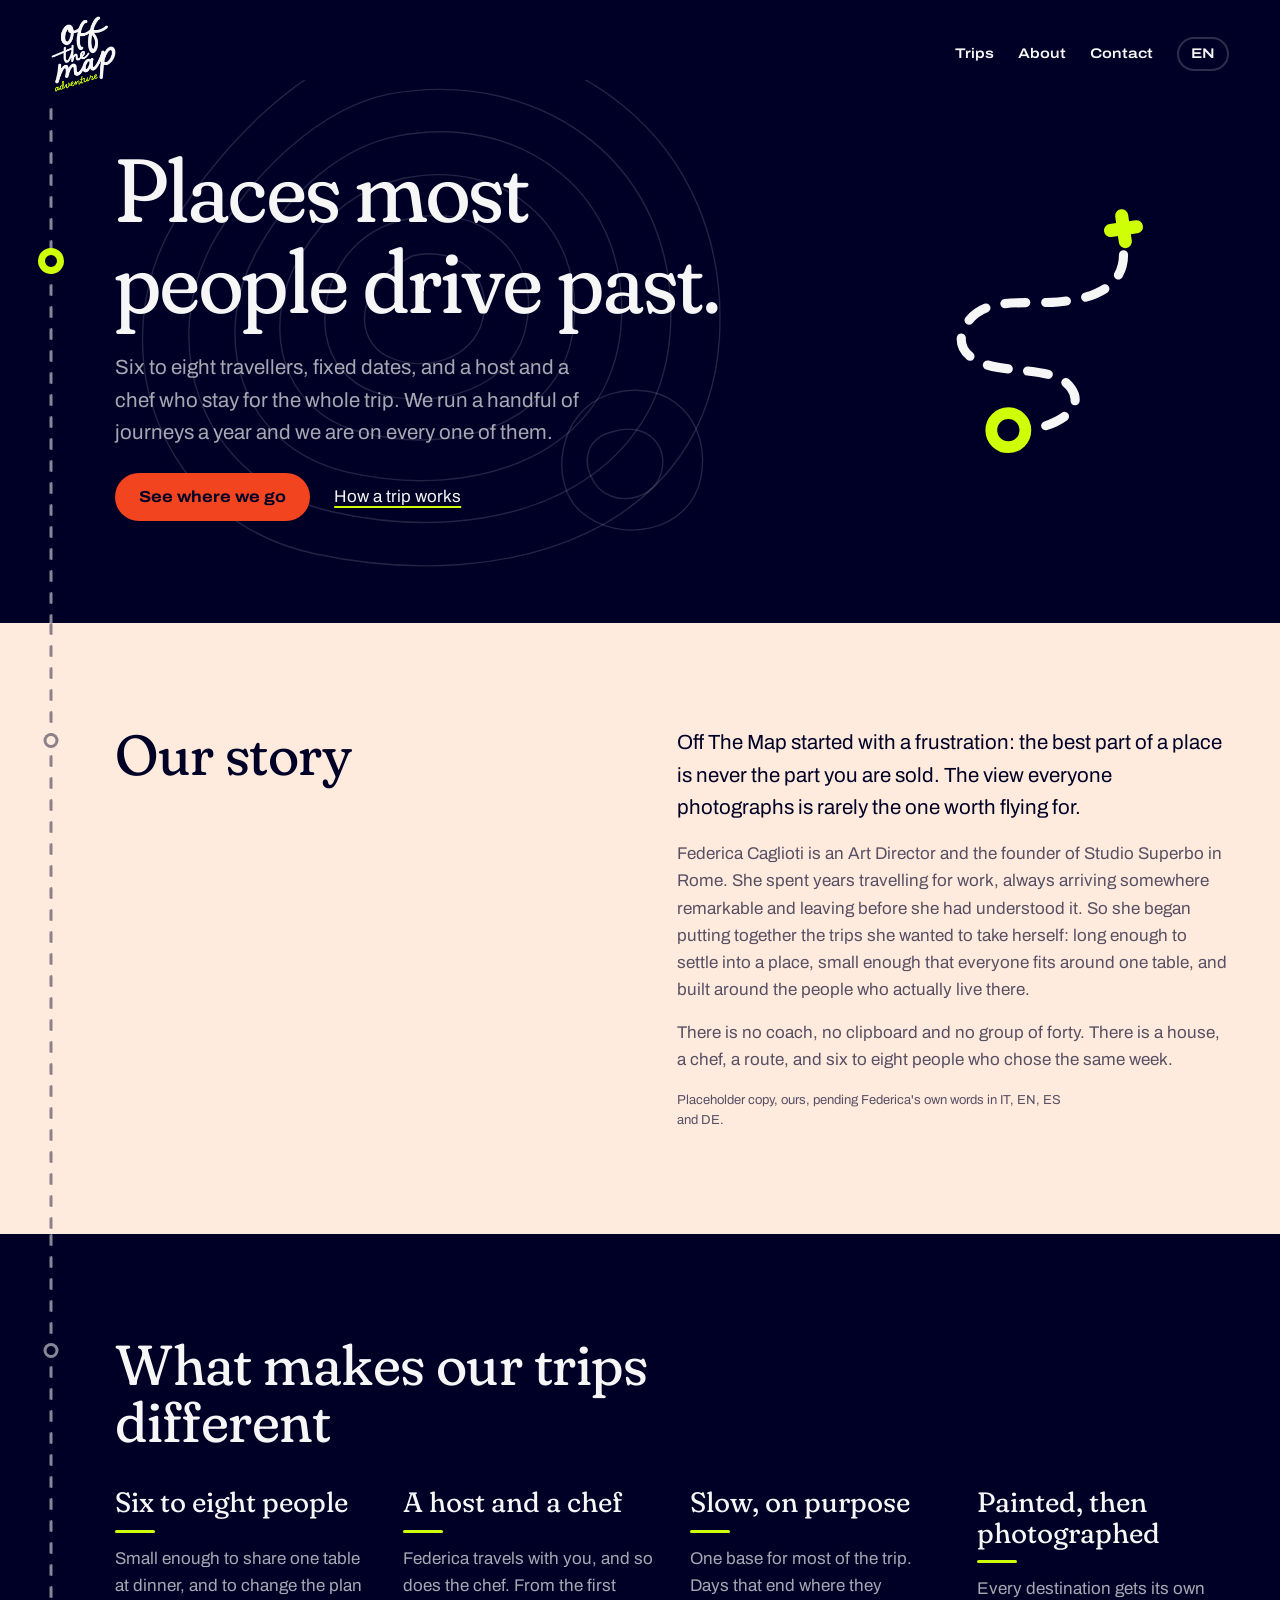
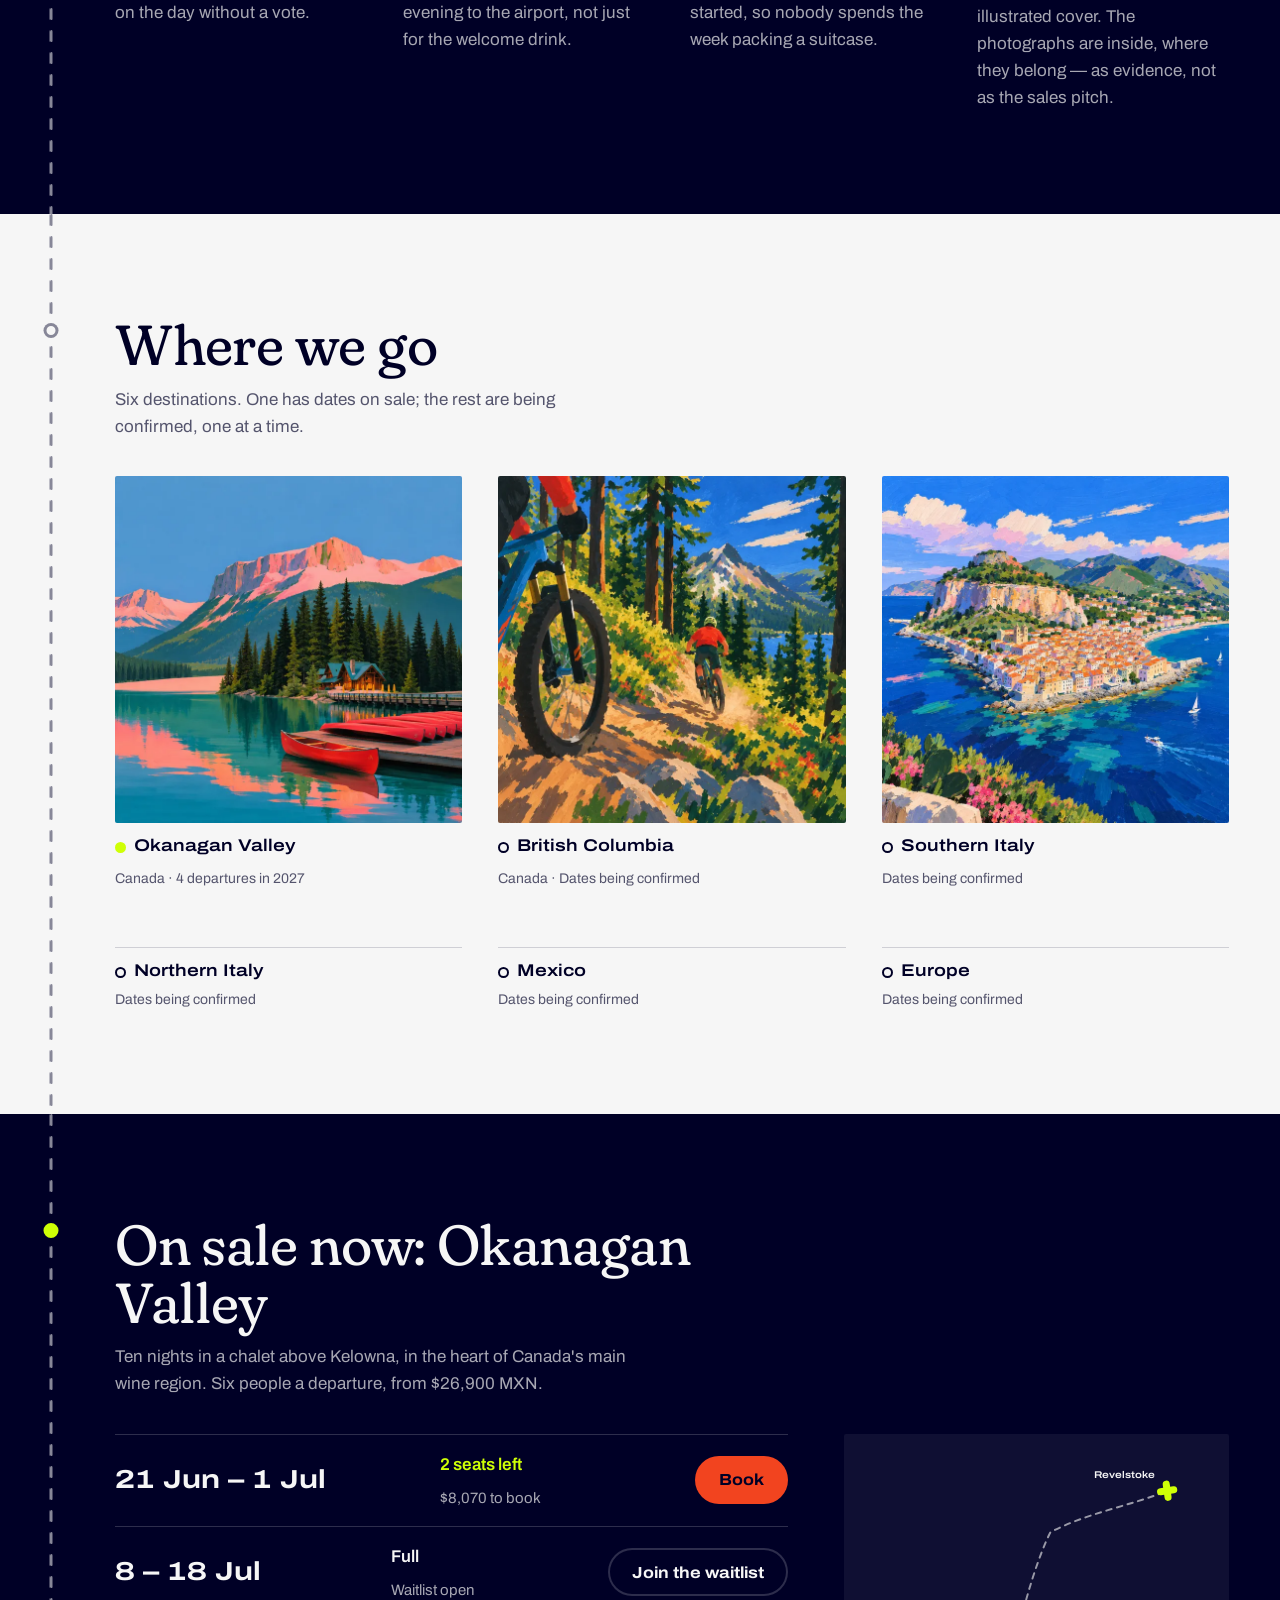
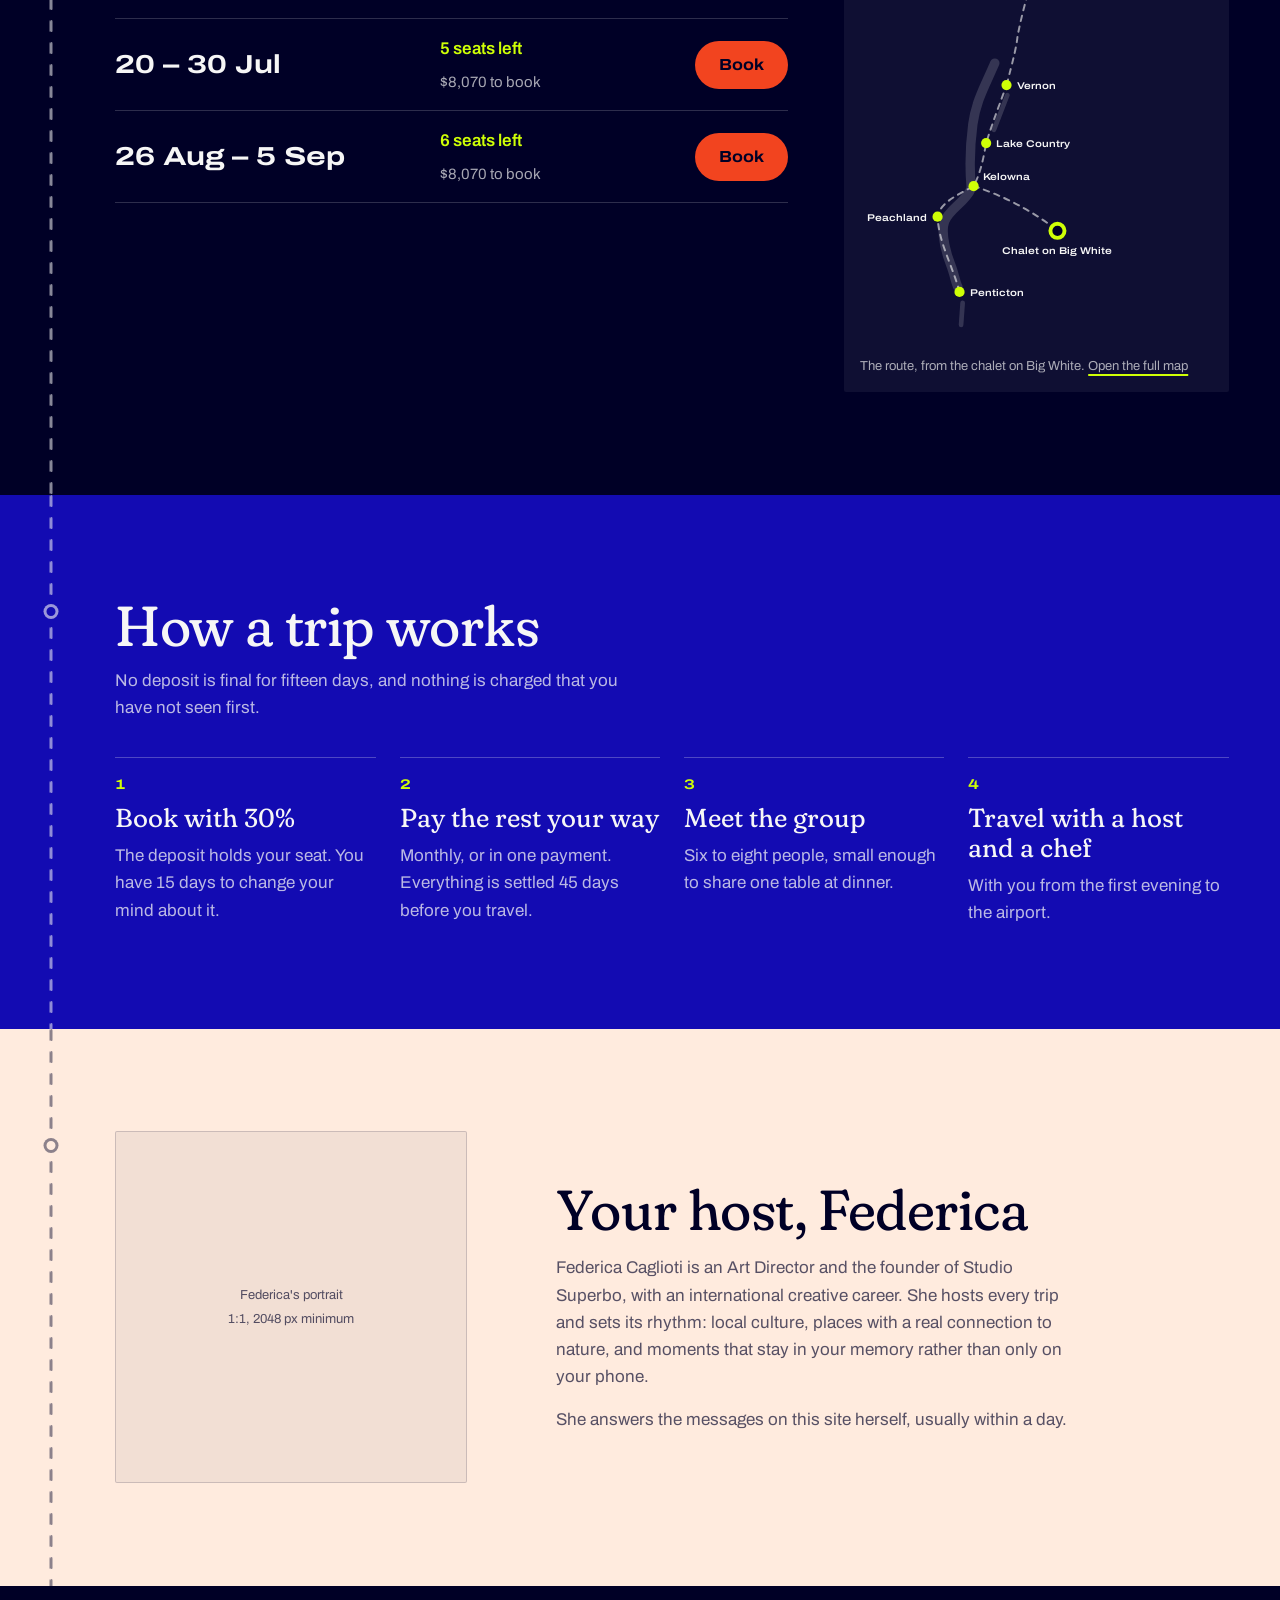
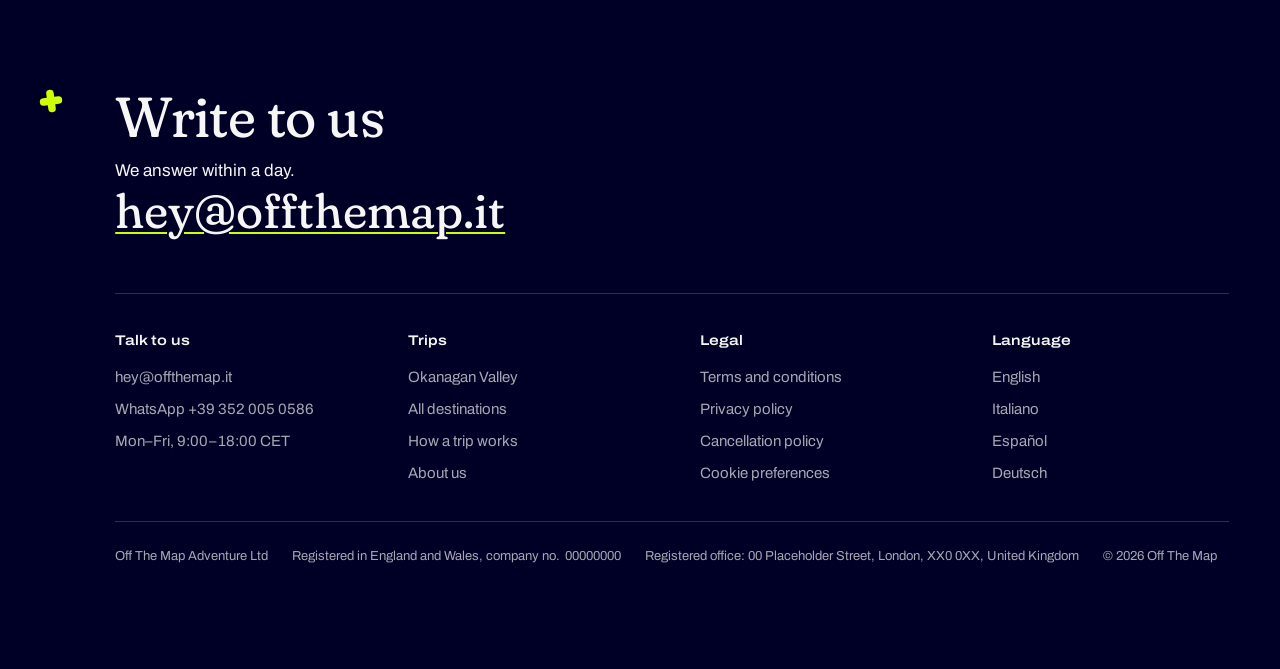
==== index.html @ d9e5e835 "Design C 2026-09-16T16:04:38Z" ====
<!doctype html>
<html lang="en">
<head><meta name="robots" content="noindex">
<meta charset="utf-8">
<meta name="viewport" content="width=device-width, initial-scale=1">
<title>Off The Map</title>
<link rel="preconnect" href="https://fonts.googleapis.com">
<link rel="preconnect" href="https://fonts.gstatic.com" crossorigin>
<link rel="stylesheet" href="https://fonts.googleapis.com/css2?family=Fraunces:opsz,wght,SOFT,WONK@9..144,300..700,0..100,0..1&family=Archivo:wdth,wght@62..125,400..800&display=swap">
<link rel="stylesheet" href="style.css">
</head>
<body>


<div class="band band--navy">
  <header class="wrap top">
    <a class="top__logo" href="./"><img src="logos/logo-light.png" alt="Off The Map, home" width="480" height="565"></a>
    <nav class="top__nav" aria-label="Main">
      <a href="trip.html">Trips</a>
      <a href="#story">About</a>
      <a href="#contact">Contact</a>
      <button class="top__lang" type="button">EN</button>
      <button class="top__menu" type="button">Menu</button>
    </nav>
  </header>
</div>

<main>

  <!-- 1. Who we are. No destination, no coordinates: the page no longer opens
       on one valley. -->
  <div class="band band--navy">
    <div class="wrap railed">
      <section class="leg hero">
        <span class="pin pin--start" aria-hidden="true"></span>
        <div class="hero__text">
          <svg class="contours" viewBox="0 0 600 420" aria-hidden="true">
            <g fill="none" stroke="#f6f6f6" stroke-opacity="0.14" stroke-width="1.2">
              <path d="M300 150C340 140 370 170 360 205C352 238 310 250 280 236C250 222 250 175 300 150Z"/>
              <path d="M298 118C360 104 408 150 398 206C390 262 320 284 268 266C220 250 214 190 244 150C258 132 276 122 298 118Z"/>
              <path d="M292 84C378 66 446 124 438 208C430 290 340 322 256 300C186 282 170 206 206 148C226 114 256 92 292 84Z"/>
              <path d="M286 48C396 26 488 100 478 212C468 318 356 360 244 334C152 312 126 216 170 142C196 96 238 58 286 48Z"/>
              <path d="M280 12C414 -12 530 76 520 216C510 348 372 400 232 368C118 342 80 222 134 132C166 78 222 24 280 12Z"/>
              <path d="M270 -28C430 -56 572 50 562 220C552 380 388 440 218 404C84 376 34 228 98 120C136 58 204 -14 270 -28Z"/>
              <path d="M470 300C500 290 520 312 512 336C504 360 470 364 456 344C444 326 448 306 470 300Z"/>
              <path d="M468 268C520 252 556 292 546 340C536 386 476 396 444 368C416 344 424 282 468 268Z"/>
            </g>
          </svg>
          <h1 class="display">Places most people drive past.</h1>
          <p class="hero__lede">Six to eight travellers, fixed dates, and a host and a chef who stay for the
            whole trip. We run a handful of journeys a year and we are on every one of them.</p>
          <div class="hero__act">
            <a class="btn btn--book" href="#trips">See where we go</a>
            <a href="#how">How a trip works</a>
          </div>
        </div>

        <!-- The illustrated animation mounts here. Until it lands, the route
             motif holds the slot and carries the page's one moment of motion. -->
        <div class="hero__anim" id="landing-animation">
          <svg viewBox="0 0 300 215" role="img" aria-label="A dotted route running from a start marker to a destination">
            <g transform="rotate(-8 238 28)">
              <rect x="223" y="23" width="30" height="10" rx="5" fill="#cfff06"/>
              <rect x="233" y="13" width="10" height="30" rx="5" fill="#cfff06"/>
            </g>
            <path class="hero__route"
                  d="M238 48c0 26-26 34-50 36s-54-4-68 14 -2 32 22 36 46 2 56 16 -6 26-28 31"
                  fill="none" stroke="#f6f6f6" stroke-width="7" stroke-linecap="round"/>
            <circle cx="150" cy="182" r="13" fill="none" stroke="#cfff06" stroke-width="9"/>
          </svg>
        </div>
      </section>
    </div>
  </div>

  <!-- 2. Our story. -->
  <div class="band band--cream">
    <div class="wrap railed">
      <section class="leg story" id="story">
        <span class="pin" aria-hidden="true"></span>
        <div>
          <h2 class="display">Our story</h2>
        </div>
        <div class="story__body">
          <p>Off The Map started with a frustration: the best part of a place is never the part
            you are sold. The view everyone photographs is rarely the one worth flying for.</p>
          <p>Federica Caglioti is an Art Director and the founder of Studio Superbo in Rome. She
            spent years travelling for work, always arriving somewhere remarkable and leaving before she had
            understood it. So she began putting together the trips she wanted to take herself: long enough to
            settle into a place, small enough that everyone fits around one table, and built around the people
            who actually live there.</p>
          <p>There is no coach, no clipboard and no group of forty. There is a house, a chef, a
            route, and six to eight people who chose the same week.</p>
          <p class="field__note">Placeholder copy, ours, pending Federica's own words in IT, EN, ES and DE.</p>
        </div>
      </section>
    </div>
  </div>

  <!-- 3. What makes the trips different. Values, not booking mechanics —
       those come later, under "How a trip works". -->
  <div class="band band--navy">
    <div class="wrap railed">
      <section class="leg" aria-labelledby="marks-title">
        <span class="pin" aria-hidden="true"></span>
        <div class="leg__head">
          <h2 class="display" id="marks-title">What makes our trips different</h2>
        </div>
        <div class="marks">
          <div>
            <h3>Six to eight people</h3>
            <p>Small enough to share one table at dinner, and to change the plan on the day without a vote.</p>
          </div>
          <div>
            <h3>A host and a chef</h3>
            <p>Federica travels with you, and so does the chef. From the first evening to the airport, not
              just for the welcome drink.</p>
          </div>
          <div>
            <h3>Slow, on purpose</h3>
            <p>One base for most of the trip. Days that end where they started, so nobody spends the week
              packing a suitcase.</p>
          </div>
          <div>
            <h3>Painted, then photographed</h3>
            <p>Every destination gets its own illustrated cover. The photographs are inside, where they
              belong — as evidence, not as the sales pitch.</p>
          </div>
        </div>
      </section>
    </div>
  </div>

  <!-- 4. Where we go. Paper, because the covers carry their own colour world
       and need a neutral wall, not a brand colour to fight. -->
  <div class="band band--paper">
    <div class="wrap railed">
      <section class="leg" id="trips" aria-labelledby="trips-title">
        <span class="pin" aria-hidden="true"></span>
        <div class="leg__head">
          <h2 class="display" id="trips-title">Where we go</h2>
          <p>Six destinations. One has dates on sale; the rest are being confirmed, one at a time.</p>
        </div>
        <ul class="covers">
          <li class="cover cover--open">
            <a href="trip.html">
              <span class="cover__art">
                <img src="img/okanagan-lake-1-700.webp"
                     srcset="img/okanagan-lake-1-700.webp 700w, img/okanagan-lake-1-1254.webp 1254w"
                     sizes="(min-width: 900px) 30vw, 44vw" width="700" height="700" loading="lazy"
                     alt="Illustration: red canoes on a turquoise lake below pink mountains">
              </span>
              <h3>Okanagan Valley</h3>
              <p>Canada · 4 departures in 2027</p>
            </a>
          </li>
          <li class="cover">
            <a href="trip.html">
              <span class="cover__art">
                <img src="img/bc-biking-2-700.webp"
                     srcset="img/bc-biking-2-700.webp 700w, img/bc-biking-2-1254.webp 1254w"
                     sizes="(min-width: 900px) 30vw, 44vw" width="700" height="700" loading="lazy"
                     alt="Illustration: two riders on a forest singletrack below a snow-capped peak">
              </span>
              <h3>British Columbia</h3>
              <p>Canada · Dates being confirmed</p>
            </a>
          </li>
          <li class="cover">
            <a href="trip.html">
              <span class="cover__art">
                <img src="img/italy-south-3-700.webp"
                     srcset="img/italy-south-3-700.webp 700w, img/italy-south-3-1254.webp 1254w"
                     sizes="(min-width: 900px) 30vw, 44vw" width="700" height="700" loading="lazy"
                     alt="Illustration: a headland town of terracotta roofs above a deep blue sea">
              </span>
              <h3>Southern Italy</h3>
              <p>Dates being confirmed</p>
            </a>
          </li>
          <li class="cover cover--soon">
            <a href="trip.html">
              <h3>Northern Italy</h3>
              <p>Dates being confirmed</p>
            </a>
          </li>
          <li class="cover cover--soon">
            <a href="trip.html">
              <h3>Mexico</h3>
              <p>Dates being confirmed</p>
            </a>
          </li>
          <li class="cover cover--soon">
            <a href="trip.html">
              <h3>Europe</h3>
              <p>Dates being confirmed</p>
            </a>
          </li>
        </ul>
      </section>
    </div>
  </div>

  <!-- 5. The one trip with dates. Navy, because the schematic map is drawn in
       paper-coloured strokes and disappears on a light ground. -->
  <div class="band band--navy">
    <div class="wrap railed">
      <section class="leg" id="dates" aria-labelledby="now-title">
        <span class="pin pin--live" aria-hidden="true"></span>
        <div class="leg__head">
          <h2 class="display" id="now-title">On sale now: Okanagan Valley</h2>
          <p>Ten nights in a chalet above Kelowna, in the heart of Canada's main wine region. Six people a
            departure, from $26,900 MXN.</p>
        </div>
        <div class="now">
          <ol class="board">
            <li>
              <p class="board__when">21 Jun – 1 Jul</p>
              <p class="board__seats"><span class="seats">2 seats left</span></p>
              <p class="board__money">$8,070 to book</p>
              <a class="btn btn--book" href="trip.html#book">Book</a>
            </li>
            <li>
              <p class="board__when">8 – 18 Jul</p>
              <p class="board__seats"><span class="seats seats--full">Full</span></p>
              <p class="board__money">Waitlist open</p>
              <a class="btn btn--line" href="trip.html#book">Join the waitlist</a>
            </li>
            <li>
              <p class="board__when">20 – 30 Jul</p>
              <p class="board__seats"><span class="seats">5 seats left</span></p>
              <p class="board__money">$8,070 to book</p>
              <a class="btn btn--book" href="trip.html#book">Book</a>
            </li>
            <li>
              <p class="board__when">26 Aug – 5 Sep</p>
              <p class="board__seats"><span class="seats">6 seats left</span></p>
              <p class="board__money">$8,070 to book</p>
              <a class="btn btn--book" href="trip.html#book">Book</a>
            </li>
          </ol>
          <figure class="now__map">
            <svg viewBox="-30 0 450 620" role="img" aria-labelledby="mini-map-title">
              <title id="mini-map-title">Schematic map of the Okanagan Valley, from Penticton to Revelstoke</title>
              <g fill="none" stroke="#f6f6f6" stroke-opacity="0.16" stroke-linecap="round">
                <path stroke-width="12" d="M142 272C130 300 118 320 114 350S110 410 112 432C104 450 84 458 78 474S82 520 86 530S92 552 95 558"/>
                <path stroke-width="6" d="M158 313L141 357"/>
                <path stroke-width="6" d="M101 578L99 606"/>
              </g>
              <g fill="none" stroke="#f6f6f6" stroke-opacity="0.6" stroke-width="2.5" stroke-linecap="round" stroke-dasharray="7 7">
                <path d="M97 564C88 530 70 500 69 468C72 450 95 440 115 429C125 410 128 390 131 374C140 345 150 320 157 300"/>
                <path d="M115 429C150 440 190 460 222 486"/>
                <path d="M157 300C165 270 170 250 171 238C180 190 200 130 213 105C260 80 320 70 362 52"/>
              </g>
              <circle cx="222" cy="486" r="9" fill="#000026" stroke="#cfff06" stroke-width="5"/>
              <g fill="#cfff06">
                <circle cx="115" cy="429" r="6.5"/><circle cx="131" cy="374" r="6.5"/><circle cx="69" cy="468" r="6.5"/>
                <circle cx="157" cy="300" r="6.5"/><circle cx="97" cy="564" r="6.5"/>
              </g>
              <g transform="translate(362 52) rotate(-8)" fill="#cfff06">
                <rect x="-13" y="-4.5" width="26" height="9" rx="4.5"/><rect x="-4.5" y="-13" width="9" height="26" rx="4.5"/>
              </g>
              <g class="map-label">
                <text x="222" y="516" text-anchor="middle">Chalet on Big White</text>
                <text x="127" y="421">Kelowna</text>
                <text x="144" y="379">Lake Country</text>
                <text x="56" y="473" text-anchor="end">Peachland</text>
                <text x="170" y="305">Vernon</text>
                <text x="110" y="569">Penticton</text>
                <text x="346" y="36" text-anchor="end">Revelstoke</text>
              </g>
            </svg>
            <figcaption>The route, from the chalet on Big White. <a href="trip.html#map">Open the full map</a></figcaption>
          </figure>
        </div>
      </section>
    </div>
  </div>

  <!-- 6. How you actually buy it. The one loud band, spent where the question
       is "what happens if I click Book". -->
  <div class="band band--blue">
    <div class="wrap railed">
      <section class="leg" id="how" aria-labelledby="how-title">
        <span class="pin" aria-hidden="true"></span>
        <div class="leg__head">
          <h2 class="display" id="how-title">How a trip works</h2>
          <p>No deposit is final for fifteen days, and nothing is charged that you have not seen first.</p>
        </div>
        <ol class="steps">
          <li><h3>Book with 30%</h3><p>The deposit holds your seat. You have 15 days to change your mind about it.</p></li>
          <li><h3>Pay the rest your way</h3><p>Monthly, or in one payment. Everything is settled 45 days before you travel.</p></li>
          <li><h3>Meet the group</h3><p>Six to eight people, small enough to share one table at dinner.</p></li>
          <li><h3>Travel with a host and a chef</h3><p>With you from the first evening to the airport.</p></li>
        </ol>
      </section>
    </div>
  </div>

  <!-- 7. Your host. -->
  <div class="band band--cream">
    <div class="wrap railed">
      <section class="leg host" id="host" aria-labelledby="host-title">
        <span class="pin" aria-hidden="true"></span>
        <div class="frame" role="img" aria-label="Space for Federica's portrait"><span>Federica's portrait</span><span>1:1, 2048 px minimum</span></div>
        <div>
          <h2 class="display" id="host-title">Your host, Federica</h2>
          <p>Federica Caglioti is an Art Director and the founder of Studio Superbo, with an international creative
            career. She hosts every trip and sets its rhythm: local culture, places with a real connection to
            nature, and moments that stay in your memory rather than only on your phone.</p>
          <p>She answers the messages on this site herself, usually within a day.</p>
        </div>
      </section>
    </div>
  </div>

</main>

<div class="band band--navy">
  <div class="wrap railed">
    <footer class="leg leg--end foot" id="contact">
      <svg class="pin pin--end" viewBox="0 0 40 40" aria-hidden="true">
        <g transform="rotate(-8 20 20)" fill="#cfff06"><rect x="5" y="15" width="30" height="10" rx="5"/><rect x="15" y="5" width="10" height="30" rx="5"/></g>
      </svg>
      <h2 class="display">Write to us</h2>
      <p>We answer within a day.</p>
      <p><a class="foot__mail" href="mailto:hey@offthemap.it">hey@offthemap.it</a></p>

      <div class="foot__cols">
        <div>
          <h3>Talk to us</h3>
          <p><a href="mailto:hey@offthemap.it">hey@offthemap.it</a></p>
          <p>WhatsApp <a href="tel:+393520050586">+39 352 005 0586</a></p>
          <p>Mon–Fri, 9:00–18:00 CET</p>
        </div>
        <div>
          <h3>Trips</h3>
          <ul>
            <li><a href="trip.html">Okanagan Valley</a></li>
            <li><a href="#trips">All destinations</a></li>
            <li><a href="#how">How a trip works</a></li>
            <li><a href="#story">About us</a></li>
          </ul>
        </div>
        <div>
          <h3>Legal</h3>
          <ul>
            <li><a href="#">Terms and conditions</a></li>
            <li><a href="#">Privacy policy</a></li>
            <li><a href="#">Cancellation policy</a></li>
            <li><a href="#">Cookie preferences</a></li>
          </ul>
        </div>
        <div>
          <h3>Language</h3>
          <ul>
            <li><a href="#" aria-current="true">English</a></li>
            <li><a href="#">Italiano</a></li>
            <li><a href="#">Español</a></li>
            <li><a href="#">Deutsch</a></li>
          </ul>
        </div>
      </div>

      <div class="foot__legal">
        <p>Off The Map Adventure Ltd</p>
        <dl><dt>Registered in England and Wales, company no.</dt><dd>00000000</dd></dl>
        <p>Registered office: 00 Placeholder Street, London, XX0 0XX, United Kingdom</p>
        <p>© 2026 Off The Map</p>
      </div>
    </footer>
  </div>
</div>

</body>
</html>
---- style.css ----
/* C — Map.
 *
 * The signature is the dotted route from the logo pack. It runs down the left
 * of every page and each section is a stop on it: a lime ring where you start,
 * dots along the way, the lime cross where it ends. On the trip page the same
 * route becomes a schematic map of the valley.
 *
 * Type: Fraunces with its SOFT and WONK axes, which rhyme with the brush
 * wordmark, and Archivo, with its width axis stretched for the map voice:
 * place names, dates, coordinates. Both SIL OFL.
 *
 * SURFACES. The client's note of 16 Sep: only two palette colours were in use
 * and every section blended into the next. So the page is now a sequence of
 * full-bleed bands, and a band declares its surface. The route, the pins, the
 * links, the seat badge and the focus ring each read their variant from the
 * surface rather than assuming a dark ground.
 *
 * The contrast rules in docs/brand.md decide which variant is legal, and they
 * are measured, not preferred:
 *   lime  on navy 17.5:1   on blue 10.5:1   on cream 1.01:1  -> never on light
 *   orange + navy label 5.5:1              + white label 3.7:1 -> never white
 *   navy  on cream 17.7:1   blue on cream 10.6:1
 * So on a light surface the seat count becomes a filled lime chip with a navy
 * label, which is 17.5:1, instead of lime text, which is invisible.
 *
 * The trip illustrations carry their own colour world — saturated sky blue,
 * turquoise, terracotta, coral — and none of the brand hexes. They are framed
 * by the brand, never blended into it, so they are only ever placed on navy or
 * paper. On cream they fight the sand and pink in the paintings; on blue they
 * fight their own ultramarine.
 */

:root {
  --navy: #000026;
  --paper: #f6f6f6;
  --cream: #ffebde;
  --lime: #cfff06;
  --orange: #f2441f;
  --blue: #130bb2;

  --display: 'Fraunces', Georgia, serif;
  --text: 'Archivo', system-ui, sans-serif;

  --gutter: clamp(1.25rem, 4vw, 3.5rem);
  --offset: clamp(2.25rem, 5vw, 4.5rem);
  --page: 80rem;

  --s2: 0.5rem;
  --s3: 0.75rem;
  --s4: 1rem;
  --s5: 1.5rem;
  --s6: 2.25rem;
  --s7: 3.5rem;
  --s8: clamp(3.5rem, 8vw, 7rem);

  /* Dashes for the rail, one per trace colour. Same object as route.svg:
     round-capped, 12 on 10 off. Two files rather than color-mix so nothing
     depends on colour function support on the client's phone. */
  --dash-light: url("data:image/svg+xml,%3Csvg xmlns='http://www.w3.org/2000/svg' width='3' height='22'%3E%3Crect width='3' height='12' rx='1.5' fill='%23f6f6f6' fill-opacity='0.55'/%3E%3C/svg%3E");
  --dash-dark: url("data:image/svg+xml,%3Csvg xmlns='http://www.w3.org/2000/svg' width='3' height='22'%3E%3Crect width='3' height='12' rx='1.5' fill='%23000026' fill-opacity='0.45'/%3E%3C/svg%3E");

  /* The select's own chevron, drawn rather than left to the OS. Round caps, to
     match the route dashes and the button pills. One per trace colour. */
  --chev-light: url("data:image/svg+xml,%3Csvg xmlns='http://www.w3.org/2000/svg' width='14' height='9'%3E%3Cpath d='M1.5 1.5L7 7l5.5-5.5' fill='none' stroke='%23f6f6f6' stroke-width='2.2' stroke-linecap='round' stroke-linejoin='round'/%3E%3C/svg%3E");
  --chev-dark: url("data:image/svg+xml,%3Csvg xmlns='http://www.w3.org/2000/svg' width='14' height='9'%3E%3Cpath d='M1.5 1.5L7 7l5.5-5.5' fill='none' stroke='%23000026' stroke-width='2.2' stroke-linecap='round' stroke-linejoin='round'/%3E%3C/svg%3E");
}

/* ---- Surfaces ----------------------------------------------------------- */

.band {
  position: relative;
  isolation: isolate;
  background: var(--ground);
  color: var(--fg);
}

/* Native controls — the select popup, the number spinners, a scrollbar — are
   painted by the OS, not by us. Without this the light option text on a blue
   band lands on the system's white popup and disappears. */
.band--navy, .band--blue { color-scheme: dark; }
.band--cream, .band--paper { color-scheme: light; }

.band--navy {
  --ground: #000026;
  --fg: #f6f6f6;
  --muted: rgba(246, 246, 246, 0.68);
  --rule: rgba(246, 246, 246, 0.18);
  --wash: rgba(246, 246, 246, 0.06);
  --trace: var(--dash-light);
  --chevron: var(--chev-light);
  --pin-ring: rgba(246, 246, 246, 0.55);
  --link: #cfff06;
  --focus: #cfff06;
  --seats-bg: transparent;
  --seats-fg: #cfff06;
  --seats-pad: 0;
}

.band--blue {
  --ground: #130bb2;
  --fg: #f6f6f6;
  --muted: rgba(246, 246, 246, 0.74);
  --rule: rgba(246, 246, 246, 0.26);
  --wash: rgba(246, 246, 246, 0.10);
  --trace: var(--dash-light);
  --chevron: var(--chev-light);
  --pin-ring: rgba(246, 246, 246, 0.6);
  --link: #cfff06;
  --focus: #cfff06;
  --seats-bg: transparent;
  --seats-fg: #cfff06;
  --seats-pad: 0;
}

.band--cream {
  --ground: #ffebde;
  --fg: #000026;
  --muted: rgba(0, 0, 38, 0.66);
  --rule: rgba(0, 0, 38, 0.16);
  --wash: rgba(0, 0, 38, 0.05);
  --trace: var(--dash-dark);
  --chevron: var(--chev-dark);
  --pin-ring: rgba(0, 0, 38, 0.45);
  --link: #130bb2;
  --focus: #130bb2;
  --seats-bg: #cfff06;
  --seats-fg: #000026;
  --seats-pad: 0.2em 0.7em;
}

.band--paper {
  --ground: #f6f6f6;
  --fg: #000026;
  --muted: rgba(0, 0, 38, 0.66);
  --rule: rgba(0, 0, 38, 0.16);
  --wash: rgba(0, 0, 38, 0.05);
  --trace: var(--dash-dark);
  --chevron: var(--chev-dark);
  --pin-ring: rgba(0, 0, 38, 0.45);
  --link: #130bb2;
  --focus: #130bb2;
  --seats-bg: #cfff06;
  --seats-fg: #000026;
  --seats-pad: 0.2em 0.7em;
}

*, *::before, *::after { box-sizing: border-box; }

html { scroll-behavior: smooth; }
@media (prefers-reduced-motion: reduce) { html { scroll-behavior: auto; } }

body {
  margin: 0;
  background: var(--navy);
  color: var(--paper);
  font-family: var(--text);
  font-size: 1.0625rem;
  line-height: 1.6;
  -webkit-font-smoothing: antialiased;
}

h1, h2, h3, p, ul, ol, dl, dd, figure { margin: 0; }
ul, ol { list-style: none; padding: 0; }
img { display: block; max-width: 100%; }
a { color: inherit; text-decoration-color: var(--link); text-decoration-thickness: 2px; text-underline-offset: 4px; }
:focus-visible { outline: 3px solid var(--focus); outline-offset: 3px; }

.display {
  font-family: var(--display);
  font-optical-sizing: auto;
  font-variation-settings: 'SOFT' 100, 'WONK' 1;
  font-weight: 400;
  letter-spacing: -0.01em;
  line-height: 1.02;
}
/* The map voice: wide Archivo for places, dates and coordinates. */
.wide { font-stretch: 122%; font-weight: 600; letter-spacing: 0.01em; }
.coords { font-stretch: 122%; font-weight: 500; font-size: 0.8125rem; color: var(--muted); font-variant-numeric: tabular-nums; }

.wrap { max-width: var(--page); margin-inline: auto; padding-inline: var(--gutter); }

/* ---- The route --------------------------------------------------------- */

.railed { padding-left: calc(var(--gutter) + var(--offset)); overflow-x: clip; }

/* The rail spans the whole leg, padding included, so it runs unbroken across
   the boundary between two bands. The pin is pushed down to sit level with the
   heading rather than with the top of the padding. */
.leg { position: relative; padding-block: var(--s8); }
.leg::before {
  content: '';
  position: absolute;
  left: calc(-1 * var(--offset));
  top: 0;
  bottom: 0;
  width: 3px;
  transform: translateX(-50%);
  background: var(--trace) repeat-y;
}
.leg--end::before { content: none; }

.pin {
  position: absolute;
  left: calc(-1 * var(--offset));
  top: calc(var(--s8) + 0.45rem);
  transform: translateX(-50%);
  width: 15px;
  height: 15px;
  border-radius: 50%;
  border: 3px solid var(--pin-ring);
  background: var(--ground);
}
.pin--start { width: 26px; height: 26px; top: calc(var(--s8) + 0.1rem); border: 7px solid var(--lime); }
.pin--live { background: var(--lime); border-color: var(--lime); }
.pin--end { width: 30px; height: 30px; top: calc(var(--s8) - 0.1rem); border: 0; background: none; border-radius: 0; }

/* ---- Header ------------------------------------------------------------ */

.top { display: flex; align-items: center; justify-content: space-between; gap: var(--s4); padding-block: var(--s4); }
.top__logo img { height: 76px; width: auto; }
.top__nav { display: flex; align-items: center; gap: var(--s5); font-stretch: 118%; font-weight: 600; font-size: 0.875rem; }
.top__nav a { text-decoration: none; }
.top__nav a:hover, .top__nav a[aria-current='page'] { text-decoration: underline; text-decoration-color: var(--link); }
.top__lang, .top__menu {
  font: inherit;
  color: inherit;
  background: none;
  border: 2px solid var(--rule);
  border-radius: 999px;
  padding: 0.25em 0.85em;
  cursor: pointer;
}
.top__menu { display: none; }
@media (max-width: 640px) {
  .top__nav a { display: none; }
  .top__menu { display: inline-block; }
}

/* ---- Buttons and marks ------------------------------------------------- */

.btn {
  display: inline-flex;
  align-items: center;
  justify-content: center;
  min-height: 3rem;
  padding: 0.7rem 1.5rem;
  border: 0;
  border-radius: 999px;
  font-family: var(--text);
  font-stretch: 112%;
  font-weight: 700;
  font-size: 1rem;
  text-decoration: none;
  white-space: nowrap;
  cursor: pointer;
}
/* Orange never takes a white label: 3.7:1. With navy it is 5.5:1. The label
   ships with the colour on every surface, so the hover keeps it too. */
.btn--book { background: var(--orange); color: var(--navy); }
.btn--book:hover { background: var(--lime); color: var(--navy); }
.btn--line { background: transparent; color: var(--fg); box-shadow: inset 0 0 0 2px var(--rule); }
.btn--line:hover { box-shadow: inset 0 0 0 2px var(--fg); }

/* Seats left. Lime text where lime is legible, a filled lime chip where it is
   not — same mark, same meaning, 17.5:1 either way. */
.seats {
  display: inline-block;
  font-weight: 600;
  color: var(--seats-fg);
  background: var(--seats-bg);
  padding: var(--seats-pad);
  border-radius: 999px;
}
.seats--full { color: var(--fg); background: transparent; padding: 0; }

/* ---- Section heads ----------------------------------------------------- */

.leg__head { display: grid; gap: var(--s3); margin-bottom: var(--s6); max-width: 46rem; }
.leg__head h2 { font-size: clamp(2.1rem, 4.4vw, 3.75rem); }
.leg__head p { color: var(--muted); max-width: 52ch; }

/* ---- Home: hero -------------------------------------------------------- */

.hero { display: grid; gap: var(--s6); padding-top: var(--s6); }
.hero__text { position: relative; display: grid; gap: var(--s5); align-content: start; }
.contours { position: absolute; inset: -4rem -2rem auto auto; width: min(44rem, 120%); height: auto; pointer-events: none; z-index: -1; }
.hero h1 { font-size: clamp(2.9rem, 7vw, 6.5rem); max-width: 12ch; }
.hero__lede { font-size: clamp(1.125rem, 1.6vw, 1.3125rem); max-width: 40ch; color: var(--muted); }
.hero__act { display: flex; flex-wrap: wrap; align-items: center; gap: var(--s4) var(--s5); }
.hero .pin--start { top: calc(var(--s8) + var(--s6) + 0.1rem); }

/* The Lottie mounts here. Until it arrives the route motif holds the slot and
   carries the one moment of motion on the page: the dashes slide into place
   once, on load. When the animation lands it takes that moment over and the
   route stops moving — two things moving at once compete. */
.hero__anim { position: relative; display: grid; place-items: center; padding: var(--s5); }
.hero__anim svg { width: min(26rem, 100%); height: auto; overflow: visible; }
.hero__route { stroke-dasharray: 16 15; }
@media (prefers-reduced-motion: no-preference) {
  .hero__route { animation: route-in 1.4s cubic-bezier(0.22, 1, 0.36, 1) both; }
  @keyframes route-in { from { stroke-dashoffset: 186; } to { stroke-dashoffset: 0; } }
}
@media (min-width: 960px) {
  .hero { grid-template-columns: minmax(0, 7fr) minmax(0, 5fr); gap: var(--s7); align-items: center; }
}

/* ---- Home: our story --------------------------------------------------- */

.story { display: grid; gap: var(--s6); }
@media (min-width: 900px) { .story { grid-template-columns: minmax(0, 5fr) minmax(0, 6fr); gap: var(--s8); align-items: start; } }
.story h2 { font-size: clamp(2.1rem, 4.4vw, 3.75rem); }
.story__body { display: grid; gap: var(--s4); }
.story__body p { max-width: 58ch; }
.story__body p:first-child { font-size: clamp(1.125rem, 1.6vw, 1.3125rem); }
.story__body p + p { color: var(--muted); }

/* ---- Home: what makes a trip different --------------------------------- */

/* Not a sequence, so it takes no numbers. Each one is a claim that can be
   checked against the trip page, and the lime rule under the heading is the
   same marker the pins use. */
.marks { display: grid; gap: var(--s6); }
@media (min-width: 720px) { .marks { grid-template-columns: repeat(2, minmax(0, 1fr)); gap: var(--s7) var(--s6); } }
@media (min-width: 1100px) { .marks { grid-template-columns: repeat(4, minmax(0, 1fr)); } }
.marks h3 { font-family: var(--display); font-variation-settings: 'SOFT' 100, 'WONK' 1; font-weight: 400; font-size: 1.75rem; line-height: 1.1; }
.marks h3::after { content: ''; display: block; width: 2.5rem; height: 3px; border-radius: 2px; background: var(--lime); margin-block: var(--s3) var(--s3); }
.marks p { color: var(--muted); }

/* ---- Home: destinations ------------------------------------------------ */

/* The covers are illustrations, each in its own style, and the brief is that
   they keep diverging. So the card is a frame and a type lockup, never a
   treatment: no shadow, no tint, no hover zoom, nothing that would sit between
   two different paintings and try to make them match. Square, because the
   artwork is square. */
.covers { display: grid; gap: var(--s6) var(--s5); grid-template-columns: repeat(2, minmax(0, 1fr)); }
@media (min-width: 900px) { .covers { grid-template-columns: repeat(3, minmax(0, 1fr)); gap: var(--s7) var(--s6); } }

.cover a { display: grid; gap: var(--s3); text-decoration: none; }
.cover__art {
  position: relative;
  aspect-ratio: 1;
  background: var(--wash);
  border-radius: 2px;
  overflow: hidden;
}
.cover__art img { width: 100%; height: 100%; object-fit: cover; }
.cover a:hover .cover__art { box-shadow: inset 0 0 0 3px var(--fg); }

/* A destination with no cover and no dates yet does not get a full card. Three
   empty squares next to three paintings reads as a half-built page; a compact
   entry on a rule reads as what it is — announced, not yet on sale. The grid
   is deliberately uneven, and the unevenness is the information. */
.cover--soon a { gap: var(--s2); padding-top: var(--s3); border-top: 1px solid var(--rule); }
/* In the two-column phone grid a short entry beside a tall card leaves it
   stranded at the top of a tall row. Below the three-column breakpoint the
   announced destinations take the full width and read as a list. */
@media (max-width: 899px) { .cover--soon { grid-column: 1 / -1; } }

.cover h3 {
  display: flex;
  align-items: flex-start;
  gap: var(--s2);
  font-stretch: 118%;
  font-weight: 600;
  font-size: 1.0625rem;
  line-height: 1.25;
}
/* A filled lime pin where departures are open, a hollow ring where the place
   exists but the dates do not. The same two states as the map. It aligns to
   the first line, not to the middle of a title that wrapped. */
.cover h3::before {
  content: '';
  flex: none;
  width: 11px;
  height: 11px;
  margin-top: 0.42em;
  border-radius: 50%;
  border: 2px solid var(--fg);
}
.cover--open h3::before { background: var(--lime); border-color: var(--lime); }
.cover a:hover h3 { text-decoration: underline; text-decoration-color: var(--link); }
.cover p { color: var(--muted); font-size: 0.875rem; }

/* ---- Departure board --------------------------------------------------- */

.board li {
  display: grid;
  gap: var(--s2) var(--s5);
  padding-block: var(--s4);
  border-top: 1px solid var(--rule);
}
.board li:last-child { border-bottom: 1px solid var(--rule); }
.board__when { font-stretch: 125%; font-weight: 700; font-size: clamp(1.25rem, 2.2vw, 1.625rem); line-height: 1.15; font-variant-numeric: tabular-nums; }
.board__money { color: var(--muted); font-size: 0.9375rem; }
.board .btn { justify-self: start; }
@media (min-width: 720px) {
  .board li { grid-template-columns: minmax(0, 1.3fr) minmax(0, 1fr) auto; align-items: center; }
  .board__when { grid-row: 1 / 3; }
  .board .btn { grid-column: 3; grid-row: 1 / 3; justify-self: end; }
}
.board__seats { justify-self: start; }

.now { display: grid; gap: var(--s6); }
@media (min-width: 960px) { .now { grid-template-columns: minmax(0, 7fr) minmax(0, 4fr); gap: var(--s7); align-items: start; } }
.now__map { background: var(--wash); border-radius: 2px; padding: var(--s4); }
.now__map svg { width: 100%; height: auto; }
.now__map figcaption { font-size: 0.8125rem; color: var(--muted); margin-top: var(--s3); }

/* ---- Home: how it works ------------------------------------------------ */

/* This one IS a sequence — deposit, balance, departure — so it is numbered and
   the rail runs through it. On the blue band the numbers are lime. */
.steps { display: grid; gap: var(--s6); counter-reset: step; }
@media (min-width: 960px) { .steps { grid-template-columns: repeat(4, minmax(0, 1fr)); gap: var(--s5); } }
.steps li { display: grid; gap: var(--s2); align-content: start; padding-top: var(--s4); border-top: 1px solid var(--rule); counter-increment: step; }
.steps li::before {
  content: counter(step);
  font-stretch: 125%;
  font-weight: 700;
  font-size: 0.875rem;
  color: var(--lime);
  font-variant-numeric: tabular-nums;
}
.steps h3 { font-family: var(--display); font-variation-settings: 'SOFT' 100, 'WONK' 1; font-weight: 400; font-size: 1.625rem; line-height: 1.15; }
.steps p { color: var(--muted); }

/* ---- Host and team ----------------------------------------------------- */

.frame {
  display: grid;
  place-content: center;
  gap: 0.2rem;
  aspect-ratio: 1;
  border: 1px solid var(--rule);
  background: var(--wash);
  color: var(--muted);
  text-align: center;
  font-size: 0.8125rem;
  border-radius: 2px;
}
.host { display: grid; gap: var(--s6); align-items: center; }
.host .frame { max-width: 22rem; }
.host h2 { font-size: clamp(2.1rem, 4.4vw, 3.75rem); margin-bottom: var(--s4); }
.host p { max-width: 52ch; color: var(--muted); }
.host p + p { margin-top: var(--s4); }
@media (min-width: 960px) { .host { grid-template-columns: minmax(0, 4fr) minmax(0, 7fr); gap: var(--s7); } }

/* ---- Footer ------------------------------------------------------------ */

.foot h2 { font-size: clamp(2.1rem, 4.4vw, 3.75rem); margin-bottom: var(--s3); }
.foot__mail { font-family: var(--display); font-variation-settings: 'SOFT' 100, 'WONK' 1; font-size: clamp(1.75rem, 4vw, 3rem); line-height: 1.1; overflow-wrap: anywhere; }

.foot__cols {
  display: grid;
  gap: var(--s6);
  margin-top: var(--s7);
  padding-top: var(--s6);
  border-top: 1px solid var(--rule);
}
@media (min-width: 700px) { .foot__cols { grid-template-columns: repeat(2, minmax(0, 1fr)); gap: var(--s6) var(--s7); } }
@media (min-width: 1000px) { .foot__cols { grid-template-columns: repeat(4, minmax(0, 1fr)); } }
.foot__cols h3 { font-stretch: 118%; font-weight: 600; font-size: 0.875rem; margin-bottom: var(--s3); color: var(--fg); }
.foot__cols li + li, .foot__cols p + p { margin-top: var(--s2); }
.foot__cols a { text-decoration: none; }
.foot__cols a:hover { text-decoration: underline; text-decoration-color: var(--link); }
.foot__cols, .foot__cols a { color: var(--muted); font-size: 0.9375rem; }

/* Registered details are a legal statement, not navigation: they sit apart,
   in the smallest legible size, and never compete with the contact routes. */
.foot__legal {
  margin-top: var(--s6);
  padding-top: var(--s5);
  border-top: 1px solid var(--rule);
  display: flex;
  flex-wrap: wrap;
  gap: var(--s2) var(--s5);
  color: var(--muted);
  font-size: 0.8125rem;
}
.foot__legal dl { display: flex; flex-wrap: wrap; gap: 0 0.4em; }
.foot__legal dt::after { content: ''; }
.foot__legal dd { font-variant-numeric: tabular-nums; }

/* ---- Trip: hero -------------------------------------------------------- */

/* Framed, not bled. The covers arrived at 1254px square, short of the 2048px
   minimum in docs/brand.md, so a full-width hero would be upscaled — and a
   painting wants a frame anyway rather than being cut off by the viewport. */
.trip-hero { display: grid; gap: var(--s6); padding-top: var(--s6); }
@media (min-width: 900px) { .trip-hero { grid-template-columns: minmax(0, 5fr) minmax(0, 6fr); gap: var(--s7); align-items: center; } }
.trip-hero__art { aspect-ratio: 1; border-radius: 2px; overflow: hidden; background: var(--wash); }
.trip-hero__art img { width: 100%; height: 100%; object-fit: cover; }
.trip-hero h1 { font-size: clamp(2.6rem, 7vw, 5.5rem); line-height: 0.98; margin-block: var(--s3) var(--s4); }
.trip-hero__sum { font-size: clamp(1.125rem, 1.8vw, 1.4rem); line-height: 1.45; max-width: 36ch; }
.trip-hero .pin--start { top: calc(var(--s8) + var(--s6) + 0.1rem); }

.facts { display: grid; grid-template-columns: repeat(2, minmax(0, 1fr)); gap: var(--s4) var(--s5); margin-top: var(--s6); }
@media (min-width: 900px) { .facts { grid-template-columns: repeat(4, minmax(0, 1fr)); } }
.facts > div { padding-top: var(--s3); border-top: 1px solid var(--rule); }
.facts dt { font-size: 0.8125rem; color: var(--muted); }
.facts dd { font-stretch: 122%; font-weight: 600; font-size: 1.125rem; }
.trip-body { display: grid; gap: var(--s5); margin-top: var(--s7); }
.trip-body p { max-width: 62ch; color: var(--muted); }
.trip-body p:first-child { color: var(--fg); }

/* ---- Trip: the valley map ---------------------------------------------- */

.valley { display: grid; gap: var(--s6); }
@media (min-width: 960px) { .valley { grid-template-columns: minmax(0, 6fr) minmax(0, 5fr); gap: var(--s7); align-items: start; } }
.valley__map { background: var(--wash); border-radius: 2px; padding: clamp(0.75rem, 2vw, 1.5rem); }
.valley__map svg { width: 100%; height: auto; max-height: 82vh; }
.map-pin { cursor: pointer; }
.map-pin:hover circle, .map-pin:focus-visible circle { stroke: var(--paper); stroke-width: 3; }
.map-pin:focus-visible { outline: none; }
.map-label { font-family: var(--text); font-stretch: 118%; font-weight: 600; font-size: 12.5px; fill: var(--paper); }
.map-note { font-family: var(--text); font-size: 11px; fill: rgba(246, 246, 246, 0.68); font-style: italic; }
.valley__list ol { display: grid; }
.valley__list li a {
  display: grid;
  grid-template-columns: minmax(0, 1fr) auto;
  gap: var(--s4);
  padding-block: var(--s3);
  border-top: 1px solid var(--rule);
  text-decoration: none;
}
.valley__list li:last-child a { border-bottom: 1px solid var(--rule); }
.valley__list li a:hover .wide { text-decoration: underline; text-decoration-color: var(--link); }
.valley__list li span:last-child { color: var(--muted); font-size: 0.875rem; text-align: right; }

/* ---- Trip: the itinerary, day by day ----------------------------------- */

/* Twelve days on one scroll was already long; the client sells trips of up to
   fifteen. So each day is a native <details>. Native because it is keyboard
   and screen-reader correct with no script, and because the map pins only have
   to set location.hash for the right day to open. */
.days { display: grid; }
.day {
  border-top: 1px solid var(--rule);
  scroll-margin-top: 4.5rem;
}
.days .day:last-child { border-bottom: 1px solid var(--rule); }

.day > summary {
  display: grid;
  grid-template-columns: 2.25rem minmax(0, 1fr) auto;
  align-items: baseline;
  gap: var(--s3);
  padding-block: var(--s4);
  cursor: pointer;
  list-style: none;
}
.day > summary::-webkit-details-marker { display: none; }
.day__n { font-stretch: 125%; font-weight: 700; font-size: 0.8125rem; color: var(--muted); font-variant-numeric: tabular-nums; }
.day__name { font-family: var(--display); font-variation-settings: 'SOFT' 100, 'WONK' 1; font-weight: 400; font-size: clamp(1.4rem, 3vw, 1.9rem); line-height: 1.1; }
.day__theme { display: block; font-family: var(--text); font-size: 0.875rem; color: var(--muted); margin-top: 0.2rem; }
.day > summary:hover .day__name { text-decoration: underline; text-decoration-color: var(--link); }

/* The chevron is the only thing on the page that rotates, and it rotates
   because the panel it points at opened. */
.day__mark { flex: none; width: 1.1rem; height: 1.1rem; align-self: center; transition: transform 0.18s ease; }
.day[open] .day__mark { transform: rotate(180deg); }
@media (prefers-reduced-motion: reduce) { .day__mark { transition: none; } }

.day__body { display: grid; gap: var(--s5); padding-bottom: var(--s6); }
@media (min-width: 960px) { .day__body--photo { grid-template-columns: minmax(0, 6fr) minmax(0, 5fr); gap: var(--s7); align-items: start; } }
.day__body img { width: 100%; aspect-ratio: 3 / 2; object-fit: cover; border-radius: 2px; }

.plan { display: grid; gap: var(--s2); }
.plan li { display: grid; grid-template-columns: 3.25rem minmax(0, 1fr); gap: var(--s3); }
.plan time, .plan .t { font-variant-numeric: tabular-nums; color: var(--muted); font-size: 0.9375rem; padding-top: 0.08rem; }
.plan b { font-weight: 600; }
.plan p { color: var(--muted); font-size: 0.9375rem; }
.day__note { margin-top: var(--s4); padding: var(--s3) var(--s4); background: var(--wash); border-radius: 2px; font-size: 0.9375rem; }

/* ---- Trip: gallery ----------------------------------------------------- */

/* Illustration outside, photography inside — the client's own positioning.
   The photographs are the evidence behind the painting. */
.gallery { display: grid; gap: var(--s4); grid-template-columns: repeat(2, minmax(0, 1fr)); }
@media (min-width: 900px) { .gallery { grid-template-columns: repeat(4, minmax(0, 1fr)); gap: var(--s5); } }
.gallery img { width: 100%; aspect-ratio: 4 / 3; object-fit: cover; border-radius: 2px; }
.gallery li:first-child { grid-column: span 2; }
@media (min-width: 900px) { .gallery li:first-child img { aspect-ratio: 8 / 3; } }

/* ---- Trip: lists ------------------------------------------------------- */

.two { display: grid; gap: var(--s7); }
@media (min-width: 900px) { .two { grid-template-columns: repeat(2, minmax(0, 1fr)); } }
.two h3 { font-size: clamp(1.625rem, 2.6vw, 2.25rem); margin-bottom: var(--s4); }
.two dl { display: grid; gap: var(--s4); }
.two dt { font-stretch: 118%; font-weight: 600; }
.two dd { color: var(--muted); }
.two ul.plain li { padding-block: var(--s2); border-top: 1px solid var(--rule); color: var(--muted); }
.two .note { margin-top: var(--s5); padding: var(--s4); background: var(--wash); border-radius: 2px; }
/* The list is the grid, not each row, so every price shares one column and the
   figures line up down the page instead of landing wherever its label ended.
   Rows were flex before, which also stretched the lime chip to the height of a
   two-line label and turned a pill into a lozenge. */
.priced { display: grid; grid-template-columns: minmax(0, 1fr) max-content; }
.priced li { display: contents; }
.priced li > span { padding-block: var(--s3); border-top: 1px solid var(--rule); }
.priced li > span:first-child { padding-right: var(--s5); }
.priced li > span:last-child {
  text-align: right;
  font-stretch: 112%;
  font-weight: 600;
  font-variant-numeric: tabular-nums;
  white-space: nowrap;
}
.priced small { display: block; color: var(--muted); font-size: 0.8125rem; font-stretch: 100%; font-weight: 400; }
/* "Included" is the quietest thing in this column: it says the row costs
   nothing. It was a filled lime chip, which made the one row carrying no
   number the loudest on the block and left the real price whispering beside
   it. Lime is also the marker — a pin, a stop, a seat count — and a room is
   none of those, so this was borrowing --seats-* for a role it never had.
   The word alone is the signal; the emphasis belongs to money. */
.priced .incl { color: var(--muted); }

.team { display: grid; gap: var(--s7); }
@media (min-width: 900px) { .team { grid-template-columns: repeat(2, minmax(0, 1fr)); } }
.person { display: grid; grid-template-columns: 7rem minmax(0, 1fr); gap: var(--s5); align-items: start; }
@media (min-width: 900px) { .person { grid-template-columns: 10rem minmax(0, 1fr); } }
.person .frame { font-size: 0.6875rem; padding: 0.25rem; }
.person__role { color: var(--muted); font-stretch: 118%; font-size: 0.875rem; }
.person h3 { font-size: 1.75rem; margin-bottom: var(--s2); }
.person p:last-child { color: var(--muted); }

/* ---- Trip: the booking block ------------------------------------------- */

/* The end of the page is where the decision happens, so the whole width goes
   to it. Everything needed to commit is here and nothing else is: which
   departure, how many people, which room, what leaves the account today, and
   what is owed later. The deposit is stated as money, not as "30%". */
.book { display: grid; grid-template-columns: minmax(0, 1fr); gap: var(--s6); }
@media (min-width: 960px) { .book { grid-template-columns: minmax(0, 7fr) minmax(0, 5fr); gap: var(--s7); align-items: start; } }

.book__form { display: grid; grid-template-columns: minmax(0, 1fr); gap: var(--s5); }

/* A grid item refuses to shrink below its own min-content unless told to, and
   a <select>'s min-content is its longest option. "Shared private room — included"
   was therefore pushing the control wider than the column and getting sliced
   off by the rail's overflow clip — no sideways scroll to give it away.
   min-width:0 alone is not enough: an implicit `auto` track is measured against
   the content's max-content, and a percentage width counts as auto while that
   is worked out, so the longest option still sized the column. Every grid here
   therefore states minmax(0, 1fr) and the track stops asking the content. */
.book__form, .book__pair, .field, .field select, .field input { min-width: 0; }

.field { display: grid; grid-template-columns: minmax(0, 1fr); gap: var(--s2); }
.field > span { font-stretch: 118%; font-weight: 600; font-size: 0.875rem; }
.field select, .field input {
  font: inherit;
  font-stretch: 112%;
  color: var(--fg);
  background: var(--wash);
  border: 2px solid var(--rule);
  border-radius: 2px;
  padding: 0.75rem var(--s4);
  min-height: 3rem;
  width: 100%;
  max-width: 100%;
}
.field select:hover, .field input:hover { border-color: var(--fg); }

/* The closed control is what people look at nearly all the time, so it gets a
   drawn chevron in the surface's own ink and room reserved for it, rather than
   whatever arrow the OS would have supplied. */
.field select {
  appearance: none;
  padding-right: 2.9rem;
  background-image: var(--chevron);
  background-repeat: no-repeat;
  background-position: right var(--s4) center;
  text-overflow: ellipsis;
  cursor: pointer;
}

/* The option list is drawn by the OS, outside the page, so it cannot inherit
   the band. Stating both colours keeps light option text off a white popup. */
.field option { color: #000026; background: #f6f6f6; }

/* No appearance:base-select here. Chrome reports CSS.supports() true for it
   while still drawing the OS popup, so the @supports branch took effect, swapped
   the drawn chevron for a ::picker-icon that never rendered, and left the
   control with no arrow at all. A feature query that lies is worse than none. */

.field__note { font-size: 0.8125rem; color: var(--muted); }
.book__pair { display: grid; grid-template-columns: minmax(0, 1fr); gap: var(--s5); }
@media (min-width: 560px) { .book__pair { grid-template-columns: minmax(0, 1fr) minmax(0, 1fr); } }

.book__sum { display: grid; gap: var(--s3); padding: var(--s5); background: var(--wash); border-radius: 2px; }
.book__line { display: flex; justify-content: space-between; gap: var(--s4); }
.book__line span:last-child { font-stretch: 118%; font-weight: 600; font-variant-numeric: tabular-nums; white-space: nowrap; }
.book__line--now {
  padding-top: var(--s3);
  border-top: 1px solid var(--rule);
  font-stretch: 118%;
  font-weight: 700;
  font-size: 1.25rem;
}
.book__line--now span:last-child { font-size: 1.25rem; }
.book__terms { display: flex; align-items: start; gap: var(--s3); font-size: 0.9375rem; color: var(--muted); }
.book__terms input { flex: none; width: 1.35rem; height: 1.35rem; margin-top: 0.1rem; accent-color: var(--orange); }
.book .btn--book { width: 100%; }
.book__after { display: grid; gap: var(--s2); font-size: 0.875rem; color: var(--muted); }
.book__after li { display: grid; grid-template-columns: 1rem minmax(0, 1fr); gap: var(--s3); }
.book__after li::before { content: ''; width: 9px; height: 9px; margin-top: 0.45rem; border-radius: 50%; background: var(--lime); }
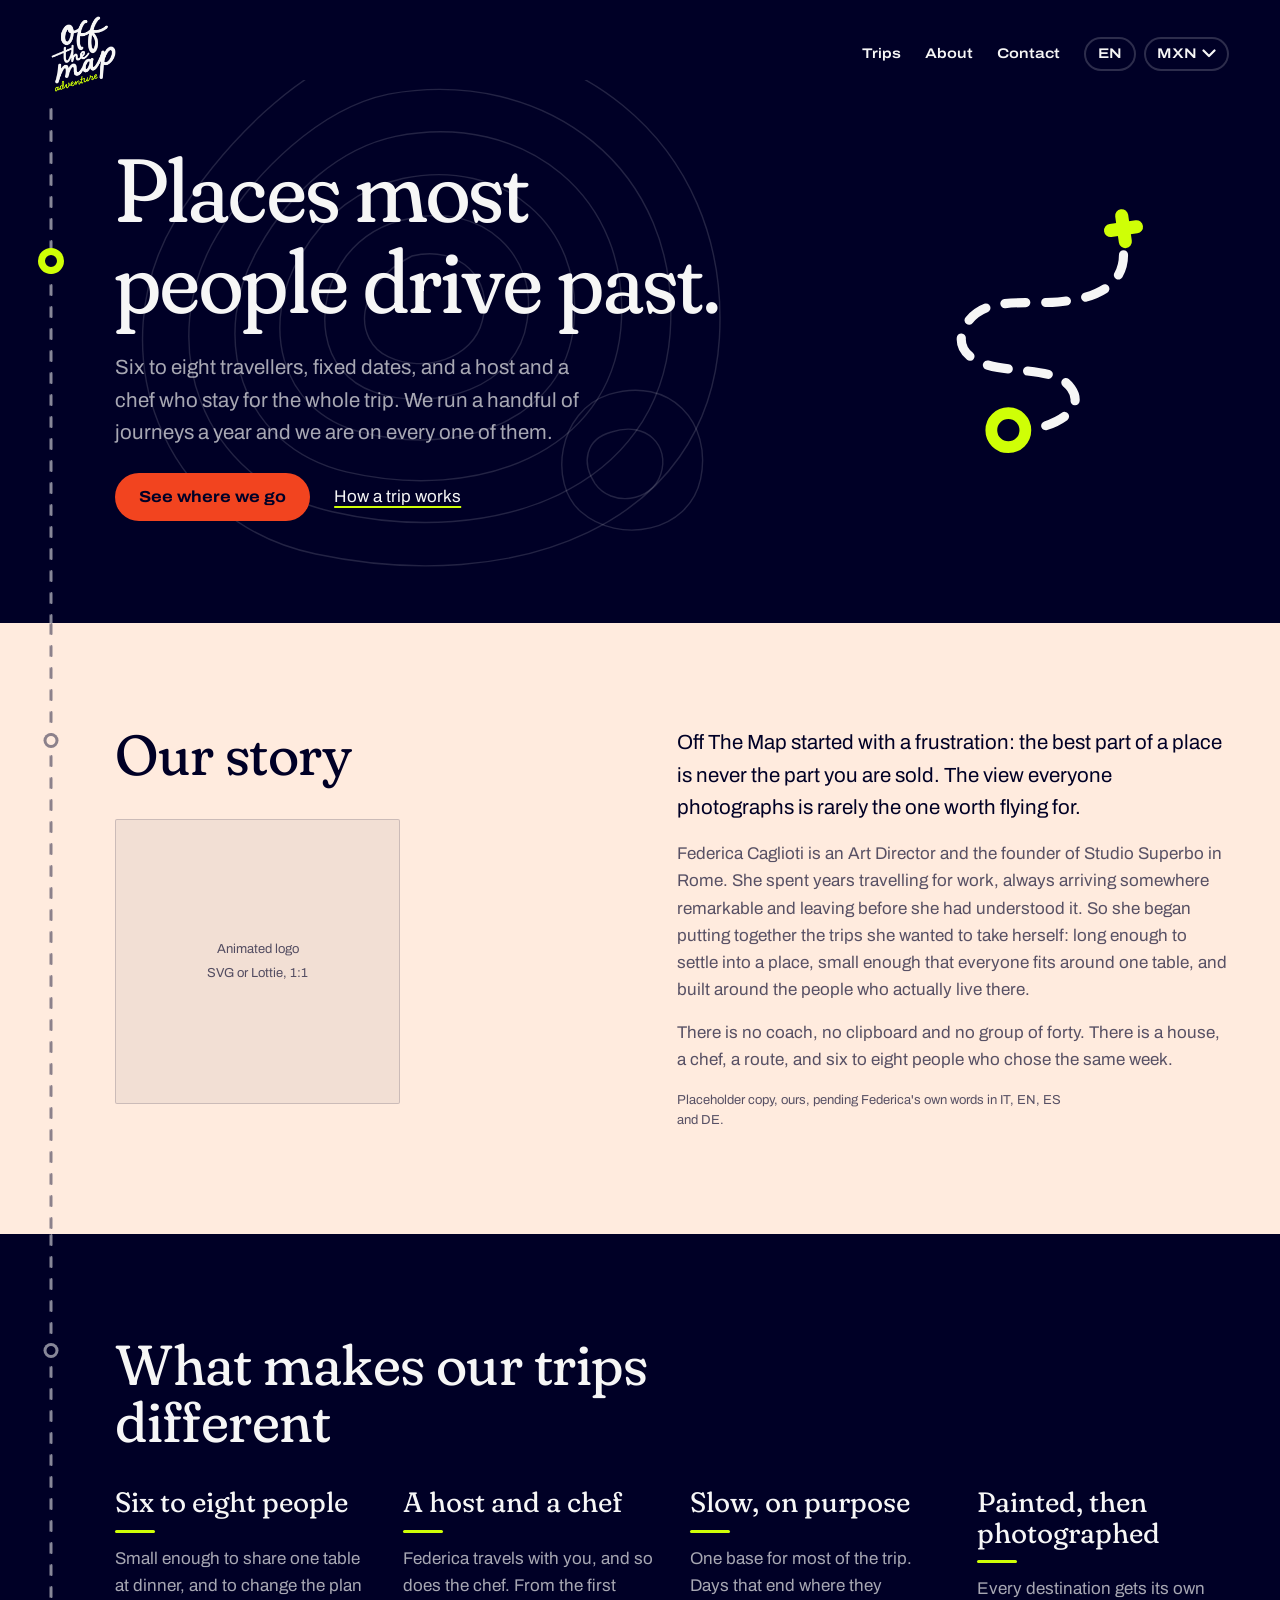
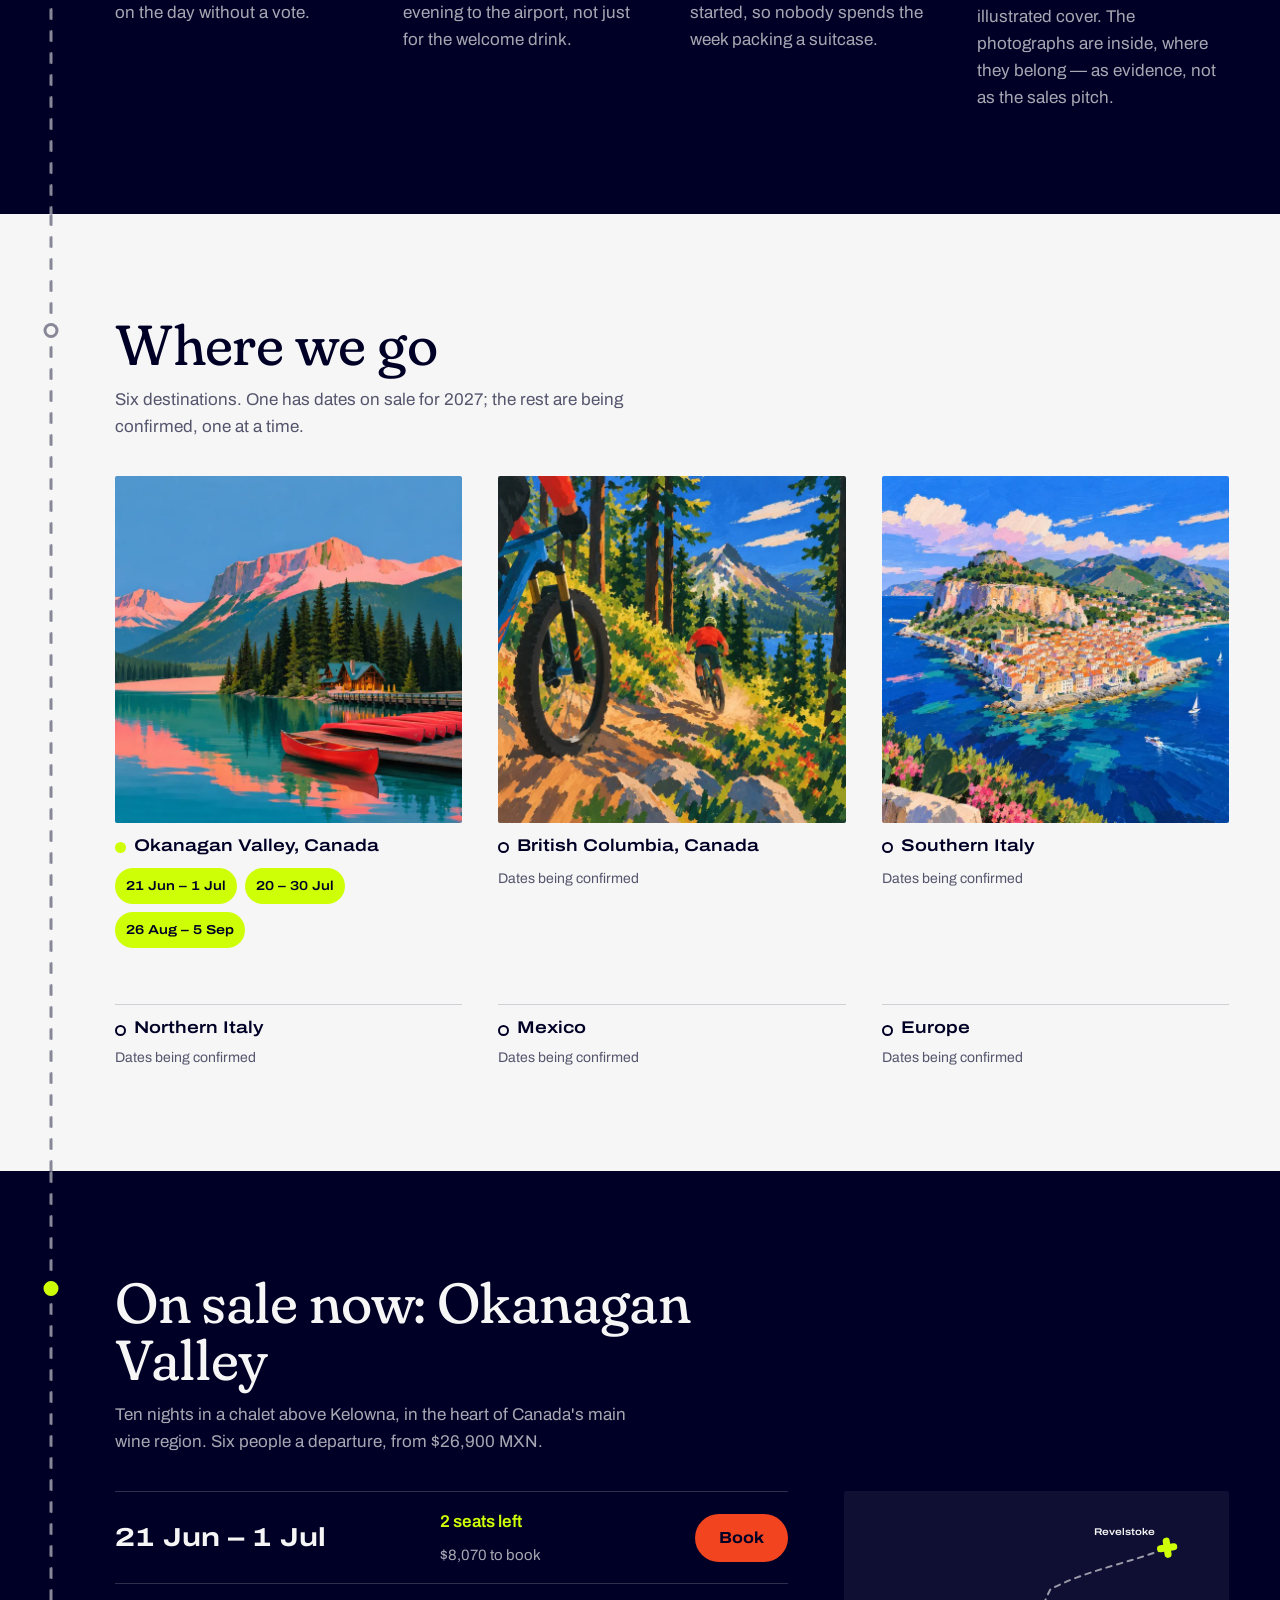
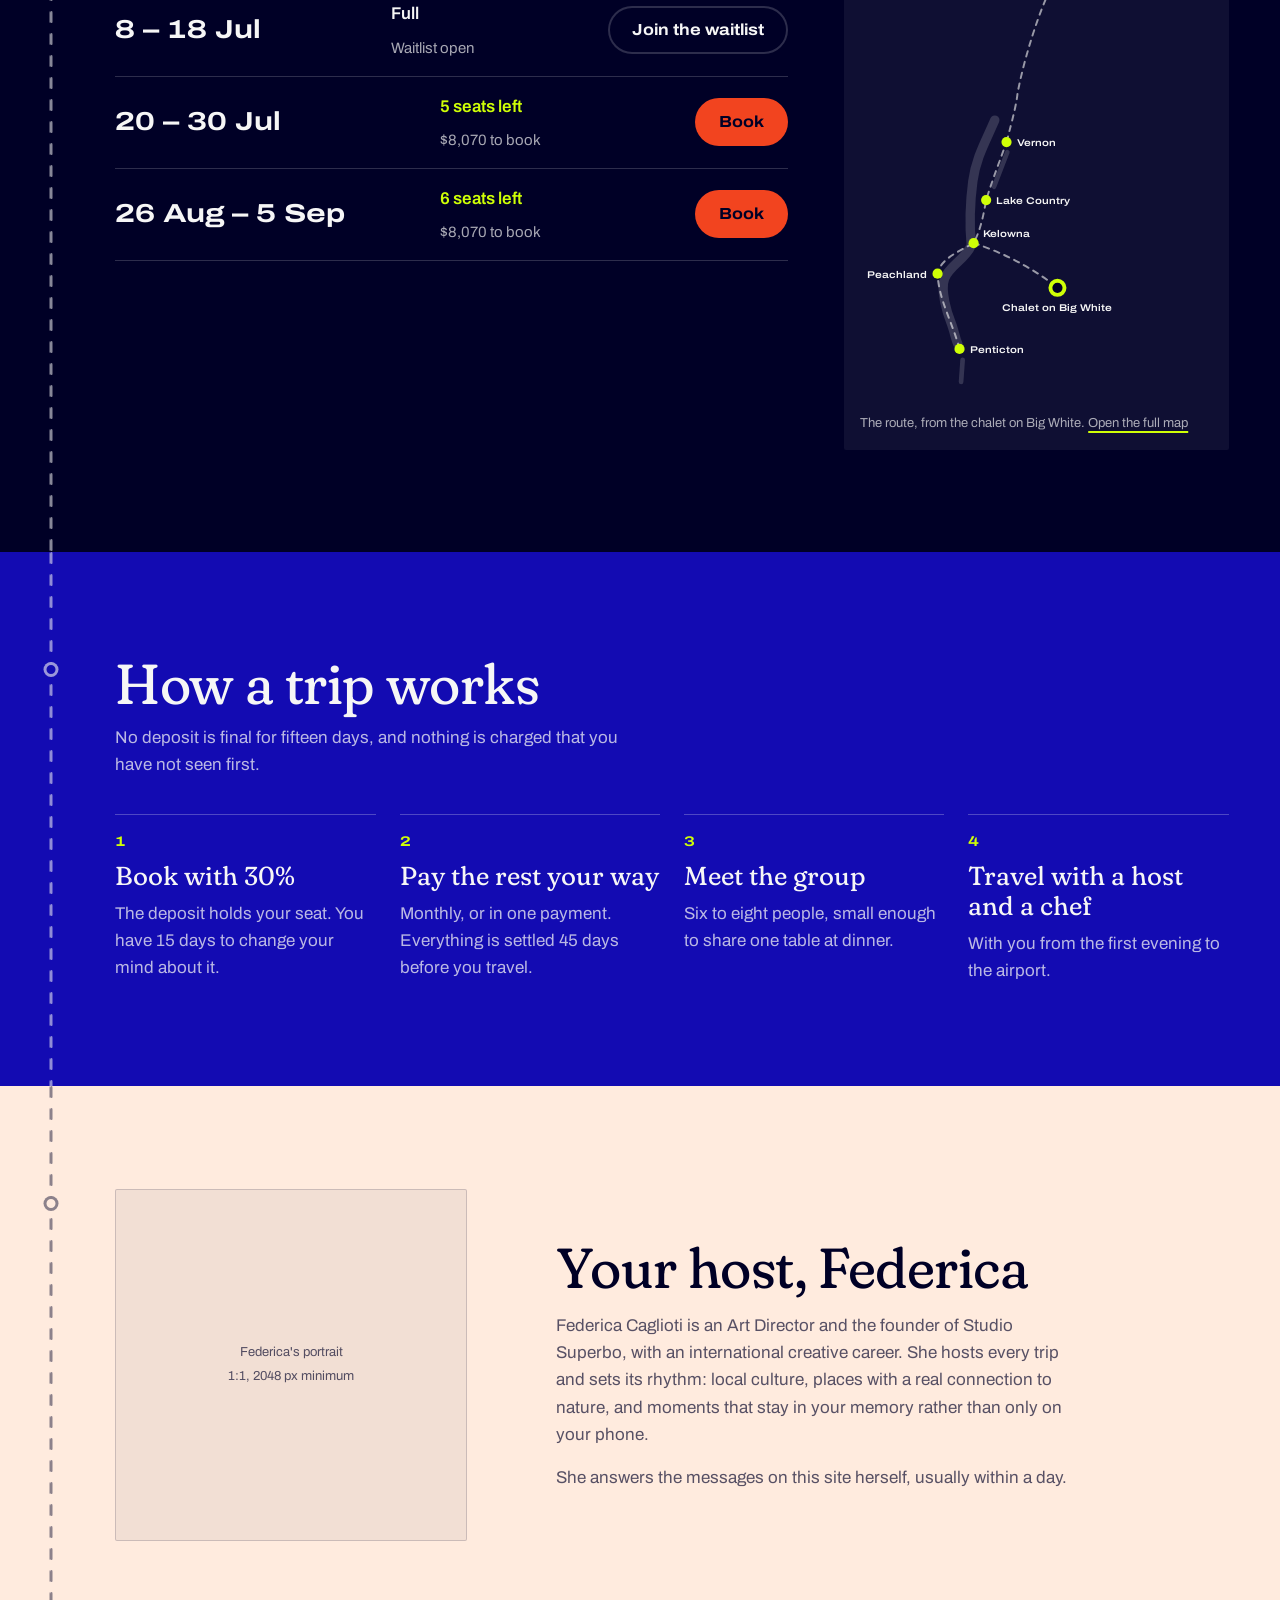
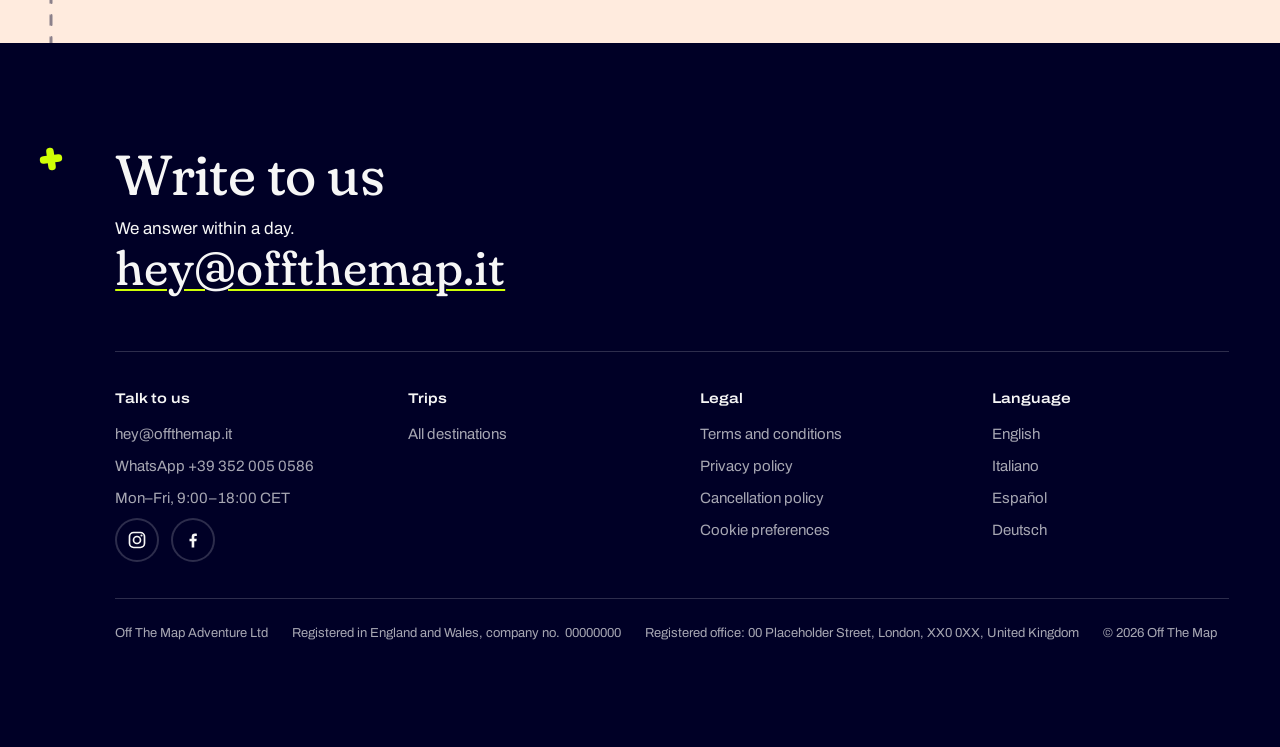
==== commit 29839315: "Design C 2026-09-22T17:17:26Z" ====
--- a/index.html
+++ b/index.html
@@ -19,7 +19,14 @@
       <a href="trip.html">Trips</a>
       <a href="#story">About</a>
       <a href="#contact">Contact</a>
-      <button class="top__lang" type="button">EN</button>
+      <span class="top__pref">
+        <button class="top__lang" type="button">EN</button>
+        <select class="top__cur" aria-label="Show prices in">
+          <option value="MXN">MXN</option>
+          <option value="USD">USD</option>
+          <option value="EUR">EUR</option>
+        </select>
+      </span>
       <button class="top__menu" type="button">Menu</button>
     </nav>
   </header>
@@ -63,10 +70,14 @@
               <rect x="223" y="23" width="30" height="10" rx="5" fill="#cfff06"/>
               <rect x="233" y="13" width="10" height="30" rx="5" fill="#cfff06"/>
             </g>
-            <path class="hero__route"
+            <mask id="route-walk" maskUnits="userSpaceOnUse" x="0" y="0" width="300" height="215">
+              <path class="hero__draw" d="M238 48c0 26-26 34-50 36s-54-4-68 14 -2 32 22 36 46 2 56 16 -6 26-28 31" pathLength="1"
+                    fill="none" stroke="#fff" stroke-width="16" stroke-linecap="round"/>
+            </mask>
+            <path class="hero__route" mask="url(#route-walk)"
                   d="M238 48c0 26-26 34-50 36s-54-4-68 14 -2 32 22 36 46 2 56 16 -6 26-28 31"
                   fill="none" stroke="#f6f6f6" stroke-width="7" stroke-linecap="round"/>
-            <circle cx="150" cy="182" r="13" fill="none" stroke="#cfff06" stroke-width="9"/>
+            <circle class="hero__end" cx="150" cy="182" r="13" fill="none" stroke="#cfff06" stroke-width="9"/>
           </svg>
         </div>
       </section>
@@ -80,6 +91,9 @@
         <span class="pin" aria-hidden="true"></span>
         <div>
           <h2 class="display">Our story</h2>
+          <!-- Mount point for the animated logo: the mark draws itself along the
+               dotted route, in the same motion language as the hero. -->
+          <div class="frame story__art" role="img" aria-label="Space for the animated logo"><span>Animated logo</span><span>SVG or Lottie, 1:1</span></div>
         </div>
         <div class="story__body">
           <p>Off The Map started with a frustration: the best part of a place is never the part
@@ -139,7 +153,7 @@
         <span class="pin" aria-hidden="true"></span>
         <div class="leg__head">
           <h2 class="display" id="trips-title">Where we go</h2>
-          <p>Six destinations. One has dates on sale; the rest are being confirmed, one at a time.</p>
+          <p>Six destinations. One has dates on sale for 2027; the rest are being confirmed, one at a time.</p>
         </div>
         <ul class="covers">
           <li class="cover cover--open">
@@ -150,9 +164,13 @@
                      sizes="(min-width: 900px) 30vw, 44vw" width="700" height="700" loading="lazy"
                      alt="Illustration: red canoes on a turquoise lake below pink mountains">
               </span>
-              <h3>Okanagan Valley</h3>
-              <p>Canada · 4 departures in 2027</p>
-            </a>
+              <h3>Okanagan Valley, Canada</h3>
+            </a>
+            <ul class="dates" aria-label="Departures with seats, 2027">
+              <li><a href="trip.html?departure=2027-06-21#book">21 Jun – 1 Jul</a></li>
+              <li><a href="trip.html?departure=2027-07-20#book">20 – 30 Jul</a></li>
+              <li><a href="trip.html?departure=2027-08-26#book">26 Aug – 5 Sep</a></li>
+            </ul>
           </li>
           <li class="cover">
             <a href="trip.html">
@@ -162,8 +180,8 @@
                      sizes="(min-width: 900px) 30vw, 44vw" width="700" height="700" loading="lazy"
                      alt="Illustration: two riders on a forest singletrack below a snow-capped peak">
               </span>
-              <h3>British Columbia</h3>
-              <p>Canada · Dates being confirmed</p>
+              <h3>British Columbia, Canada</h3>
+              <p>Dates being confirmed</p>
             </a>
           </li>
           <li class="cover">
@@ -210,33 +228,33 @@
         <div class="leg__head">
           <h2 class="display" id="now-title">On sale now: Okanagan Valley</h2>
           <p>Ten nights in a chalet above Kelowna, in the heart of Canada's main wine region. Six people a
-            departure, from $26,900 MXN.</p>
+            departure, from <span data-mxn="26900">$26,900 MXN</span>.</p>
         </div>
         <div class="now">
           <ol class="board">
             <li>
               <p class="board__when">21 Jun – 1 Jul</p>
               <p class="board__seats"><span class="seats">2 seats left</span></p>
-              <p class="board__money">$8,070 to book</p>
-              <a class="btn btn--book" href="trip.html#book">Book</a>
+              <p class="board__money"><span data-mxn="8070">$8,070</span> to book</p>
+              <a class="btn btn--book" href="trip.html?departure=2027-06-21#book">Book</a>
             </li>
             <li>
               <p class="board__when">8 – 18 Jul</p>
               <p class="board__seats"><span class="seats seats--full">Full</span></p>
               <p class="board__money">Waitlist open</p>
-              <a class="btn btn--line" href="trip.html#book">Join the waitlist</a>
+              <a class="btn btn--line" href="trip.html?departure=2027-07-08#book">Join the waitlist</a>
             </li>
             <li>
               <p class="board__when">20 – 30 Jul</p>
               <p class="board__seats"><span class="seats">5 seats left</span></p>
-              <p class="board__money">$8,070 to book</p>
-              <a class="btn btn--book" href="trip.html#book">Book</a>
+              <p class="board__money"><span data-mxn="8070">$8,070</span> to book</p>
+              <a class="btn btn--book" href="trip.html?departure=2027-07-20#book">Book</a>
             </li>
             <li>
               <p class="board__when">26 Aug – 5 Sep</p>
               <p class="board__seats"><span class="seats">6 seats left</span></p>
-              <p class="board__money">$8,070 to book</p>
-              <a class="btn btn--book" href="trip.html#book">Book</a>
+              <p class="board__money"><span data-mxn="8070">$8,070</span> to book</p>
+              <a class="btn btn--book" href="trip.html?departure=2027-08-26#book">Book</a>
             </li>
           </ol>
           <figure class="now__map">
@@ -332,34 +350,35 @@
           <p><a href="mailto:hey@offthemap.it">hey@offthemap.it</a></p>
           <p>WhatsApp <a href="tel:+393520050586">+39 352 005 0586</a></p>
           <p>Mon–Fri, 9:00–18:00 CET</p>
+          <p class="foot__social">
+            <a href="#" aria-label="Off The Map on Instagram"><svg viewBox="0 0 24 24" aria-hidden="true"><g fill="none" stroke="currentColor" stroke-width="2"><rect x="3" y="3" width="18" height="18" rx="5"/><circle cx="12" cy="12" r="4.2"/></g><circle cx="17.4" cy="6.6" r="1.3" fill="currentColor"/></svg></a>
+            <a href="#" aria-label="Off The Map on Facebook"><svg viewBox="0 0 24 24" aria-hidden="true"><path fill="currentColor" d="M13.5 21v-7.5h2.6l.4-3h-3V8.6c0-.9.3-1.5 1.5-1.5h1.6V4.4c-.3 0-1.2-.1-2.3-.1-2.3 0-3.9 1.4-3.9 4v2.2H7.8v3h2.6V21z"/></svg></a>
+          </p>
         </div>
         <div>
           <h3>Trips</h3>
           <ul>
-            <li><a href="trip.html">Okanagan Valley</a></li>
             <li><a href="#trips">All destinations</a></li>
-            <li><a href="#how">How a trip works</a></li>
-            <li><a href="#story">About us</a></li>
           </ul>
         </div>
-        <div>
-          <h3>Legal</h3>
+        <details class="foot__acc" open>
+          <summary><h3>Legal</h3></summary>
           <ul>
             <li><a href="#">Terms and conditions</a></li>
             <li><a href="#">Privacy policy</a></li>
             <li><a href="#">Cancellation policy</a></li>
             <li><a href="#">Cookie preferences</a></li>
           </ul>
-        </div>
-        <div>
-          <h3>Language</h3>
+        </details>
+        <details class="foot__acc" open>
+          <summary><h3>Language</h3></summary>
           <ul>
             <li><a href="#" aria-current="true">English</a></li>
             <li><a href="#">Italiano</a></li>
             <li><a href="#">Español</a></li>
             <li><a href="#">Deutsch</a></li>
           </ul>
-        </div>
+        </details>
       </div>
 
       <div class="foot__legal">
@@ -372,5 +391,6 @@
   </div>
 </div>
 
+<script src="site.js"></script>
 </body>
 </html>
--- a/style.css
+++ b/style.css
@@ -231,6 +231,22 @@
   cursor: pointer;
 }
 .top__menu { display: none; }
+/* Currency sits beside language as the same pill. It is a native select so it
+   works from the keyboard and on a phone's own picker; only the closed control
+   is drawn, with the band's chevron. */
+.top__cur {
+  appearance: none;
+  font: inherit;
+  color: inherit;
+  background: var(--chevron) no-repeat right 0.8em center;
+  border: 2px solid var(--rule);
+  border-radius: 999px;
+  padding: 0.25em 2.1em 0.25em 0.85em;
+  cursor: pointer;
+}
+.top__cur:hover, .top__lang:hover { border-color: var(--fg); }
+.top__cur option { color: #000026; background: #f6f6f6; }
+.top__pref { display: flex; gap: var(--s2); }
 @media (max-width: 640px) {
   .top__nav a { display: none; }
   .top__menu { display: inline-block; }
@@ -290,15 +306,31 @@
 .hero .pin--start { top: calc(var(--s8) + var(--s6) + 0.1rem); }
 
 /* The Lottie mounts here. Until it arrives the route motif holds the slot and
-   carries the one moment of motion on the page: the dashes slide into place
-   once, on load. When the animation lands it takes that moment over and the
-   route stops moving — two things moving at once compete. */
+   carries the one moment of motion on the page. The client's note of 22 Sep:
+   one pass on load was over too fast, so it now loops, as a journey — the
+   route draws itself from the cross to the ring, the ring lands, the trail
+   holds a beat, then clears from where it started, as if someone walked it.
+   A mask draws it, not the dashes themselves, so the dashes never slide.
+   Reduced motion gets the finished route, still. When the animation lands it
+   takes this over and the route stops moving — two things moving compete. */
 .hero__anim { position: relative; display: grid; place-items: center; padding: var(--s5); }
 .hero__anim svg { width: min(26rem, 100%); height: auto; overflow: visible; }
 .hero__route { stroke-dasharray: 16 15; }
+.hero__end { transform-box: fill-box; transform-origin: center; }
 @media (prefers-reduced-motion: no-preference) {
-  .hero__route { animation: route-in 1.4s cubic-bezier(0.22, 1, 0.36, 1) both; }
-  @keyframes route-in { from { stroke-dashoffset: 186; } to { stroke-dashoffset: 0; } }
+  .hero__draw { stroke-dasharray: 1 1; animation: route-walk 7s cubic-bezier(0.45, 0, 0.3, 1) infinite; }
+  .hero__end { animation: route-land 7s ease-out infinite; }
+  @keyframes route-walk {
+    0%        { stroke-dashoffset: 1; }
+    42%, 72%  { stroke-dashoffset: 0; }
+    96%, 100% { stroke-dashoffset: -1; }
+  }
+  @keyframes route-land {
+    0%, 38%   { transform: scale(0.55); opacity: 0.35; }
+    46%       { transform: scale(1.12); opacity: 1; }
+    52%, 90%  { transform: scale(1); opacity: 1; }
+    100%      { transform: scale(0.55); opacity: 0.35; }
+  }
 }
 @media (min-width: 960px) {
   .hero { grid-template-columns: minmax(0, 7fr) minmax(0, 5fr); gap: var(--s7); align-items: center; }
@@ -313,6 +345,9 @@
 .story__body p { max-width: 58ch; }
 .story__body p:first-child { font-size: clamp(1.125rem, 1.6vw, 1.3125rem); }
 .story__body p + p { color: var(--muted); }
+/* The slot for the animated logo her designer is drawing. Same placeholder
+   frame as the portraits, so an empty slot reads as a space held on purpose. */
+.story__art { max-width: min(20rem, 62%); margin-top: var(--s6); }
 
 /* ---- Home: what makes a trip different --------------------------------- */
 
@@ -381,6 +416,38 @@
 .cover--open h3::before { background: var(--lime); border-color: var(--lime); }
 .cover a:hover h3 { text-decoration: underline; text-decoration-color: var(--link); }
 .cover p { color: var(--muted); font-size: 0.875rem; }
+.cover .dates { margin-top: var(--s3); }
+
+/* ---- Departure dates as pills ------------------------------------------ */
+
+/* The client's note of 22 Sep: a count ("4 departures") made people click to
+   find out when. So the dates themselves are the entry point, each one a link
+   straight into booking with that departure chosen.
+   Lime chip, navy label: 17.5:1 on every surface, and lime already means "a
+   stop you can go to" — the pin, the seat count. Orange stays the one action
+   colour, the Book button, so the pills never compete with it.
+   A full departure is outlined and says so; it still leads to the waitlist. */
+.dates { display: flex; flex-wrap: wrap; gap: var(--s2); }
+.dates a {
+  display: inline-flex;
+  align-items: center;
+  gap: 0.4em;
+  min-height: 2.25rem;
+  padding: 0.3em 0.85em;
+  border-radius: 999px;
+  background: var(--lime);
+  color: var(--navy);
+  font-stretch: 118%;
+  font-weight: 600;
+  font-size: 0.8125rem;
+  font-variant-numeric: tabular-nums;
+  white-space: nowrap;
+  text-decoration: none;
+}
+.dates a:hover { background: var(--fg); color: var(--ground); }
+.dates a.is-full { background: transparent; color: var(--muted); box-shadow: inset 0 0 0 2px var(--rule); }
+.dates a.is-full:hover { color: var(--fg); box-shadow: inset 0 0 0 2px var(--fg); }
+.dates small { font-size: inherit; font-weight: 500; opacity: 0.72; }
 
 /* ---- Departure board --------------------------------------------------- */
 
@@ -465,6 +532,50 @@
 .foot__cols a { text-decoration: none; }
 .foot__cols a:hover { text-decoration: underline; text-decoration-color: var(--link); }
 .foot__cols, .foot__cols a { color: var(--muted); font-size: 0.9375rem; }
+
+.foot__social { display: flex; gap: var(--s3); margin-top: var(--s4); }
+.foot__social a {
+  display: grid;
+  place-items: center;
+  width: 2.75rem;
+  height: 2.75rem;
+  border-radius: 50%;
+  box-shadow: inset 0 0 0 2px var(--rule);
+  color: var(--fg);
+}
+.foot__social a:hover { box-shadow: inset 0 0 0 2px var(--link); color: var(--link); }
+.foot__social svg { width: 1.25rem; height: 1.25rem; }
+
+/* Legal and Language are lists nobody reads top to bottom, so on a phone they
+   fold away (the client's note of 22 Sep: the footer was very long). On wider
+   screens there is room, so a script opens them and the summary stops acting
+   as a control. Native <details>: keyboard and screen-reader correct. */
+.foot__acc > summary { list-style: none; cursor: pointer; }
+.foot__acc > summary::-webkit-details-marker { display: none; }
+.foot__acc > summary h3 { display: flex; justify-content: space-between; align-items: center; margin: 0; }
+.foot__acc > summary h3::after {
+  content: '';
+  width: 14px;
+  height: 9px;
+  background: var(--chevron) no-repeat center;
+  transition: transform 0.18s ease;
+}
+.foot__acc[open] > summary h3::after { transform: rotate(180deg); }
+.foot__acc ul { margin-top: var(--s3); }
+@media (prefers-reduced-motion: reduce) { .foot__acc > summary h3::after { transition: none; } }
+@media (max-width: 699px) {
+  .foot__cols { gap: 0; }
+  .foot__cols > div { padding-bottom: var(--s5); }
+  .foot__acc { border-top: 1px solid var(--rule); }
+  .foot__acc > summary { padding-block: var(--s4); }
+  .foot__acc ul { margin-top: 0; padding-bottom: var(--s4); }
+}
+@media (min-width: 700px) {
+  .foot__acc > summary { cursor: default; }
+  .foot__acc > summary h3 { margin-bottom: var(--s3); }
+  .foot__acc > summary h3::after { content: none; }
+  .foot__acc ul { margin-top: 0; }
+}
 
 /* Registered details are a legal statement, not navigation: they sit apart,
    in the smallest legible size, and never compete with the contact routes. */
@@ -628,8 +739,8 @@
 
 /* ---- Trip: the booking block ------------------------------------------- */
 
-/* The end of the page is where the decision happens, so the whole width goes
-   to it. Everything needed to commit is here and nothing else is: which
+/* The decision sits straight after the cover (the client's note of 22 Sep),
+   and the whole width goes to it. Everything needed to commit is here and nothing else is: which
    departure, how many people, which room, what leaves the account today, and
    what is owed later. The deposit is stated as money, not as "30%". */
 .book { display: grid; grid-template-columns: minmax(0, 1fr); gap: var(--s6); }
@@ -691,7 +802,7 @@
 
 .book__sum { display: grid; gap: var(--s3); padding: var(--s5); background: var(--wash); border-radius: 2px; }
 .book__line { display: flex; justify-content: space-between; gap: var(--s4); }
-.book__line span:last-child { font-stretch: 118%; font-weight: 600; font-variant-numeric: tabular-nums; white-space: nowrap; }
+.book__line span:last-child { font-stretch: 118%; font-weight: 600; font-variant-numeric: tabular-nums; white-space: nowrap; text-align: right; }
 .book__line--now {
   padding-top: var(--s3);
   border-top: 1px solid var(--rule);
@@ -702,7 +813,24 @@
 .book__line--now span:last-child { font-size: 1.25rem; }
 .book__terms { display: flex; align-items: start; gap: var(--s3); font-size: 0.9375rem; color: var(--muted); }
 .book__terms input { flex: none; width: 1.35rem; height: 1.35rem; margin-top: 0.1rem; accent-color: var(--orange); }
-.book .btn--book { width: 100%; }
+.book .btn { width: 100%; }
 .book__after { display: grid; gap: var(--s2); font-size: 0.875rem; color: var(--muted); }
 .book__after li { display: grid; grid-template-columns: 1rem minmax(0, 1fr); gap: var(--s3); }
 .book__after li::before { content: ''; width: 9px; height: 9px; margin-top: 0.45rem; border-radius: 50%; background: var(--lime); }
+
+/* ---- Trip: departures, up front ---------------------------------------- */
+
+/* The client's note of 22 Sep: the dates were the last thing on the page,
+   inside the booking box. They are the first question anyone has, so they sit
+   in the hero, under the facts, and each one jumps to booking with it chosen. */
+.trip-when { margin-top: var(--s5); display: grid; gap: var(--s3); }
+.trip-when h2 { font-stretch: 118%; font-weight: 600; font-size: 0.875rem; }
+.trip-when .dates a { font-size: 0.9375rem; min-height: 2.75rem; padding-inline: 1em; }
+
+/* ---- Currency ---------------------------------------------------------- */
+
+/* Another currency is a reading aid: the trip is priced and charged in its
+   own currency. Where an amount is what gets charged, the original stays and
+   the conversion sits under it, marked as approximate. */
+.approx { display: block; font-size: 0.8125rem; font-weight: 400; font-stretch: 100%; color: var(--muted); }
+.approx:empty { display: none; }
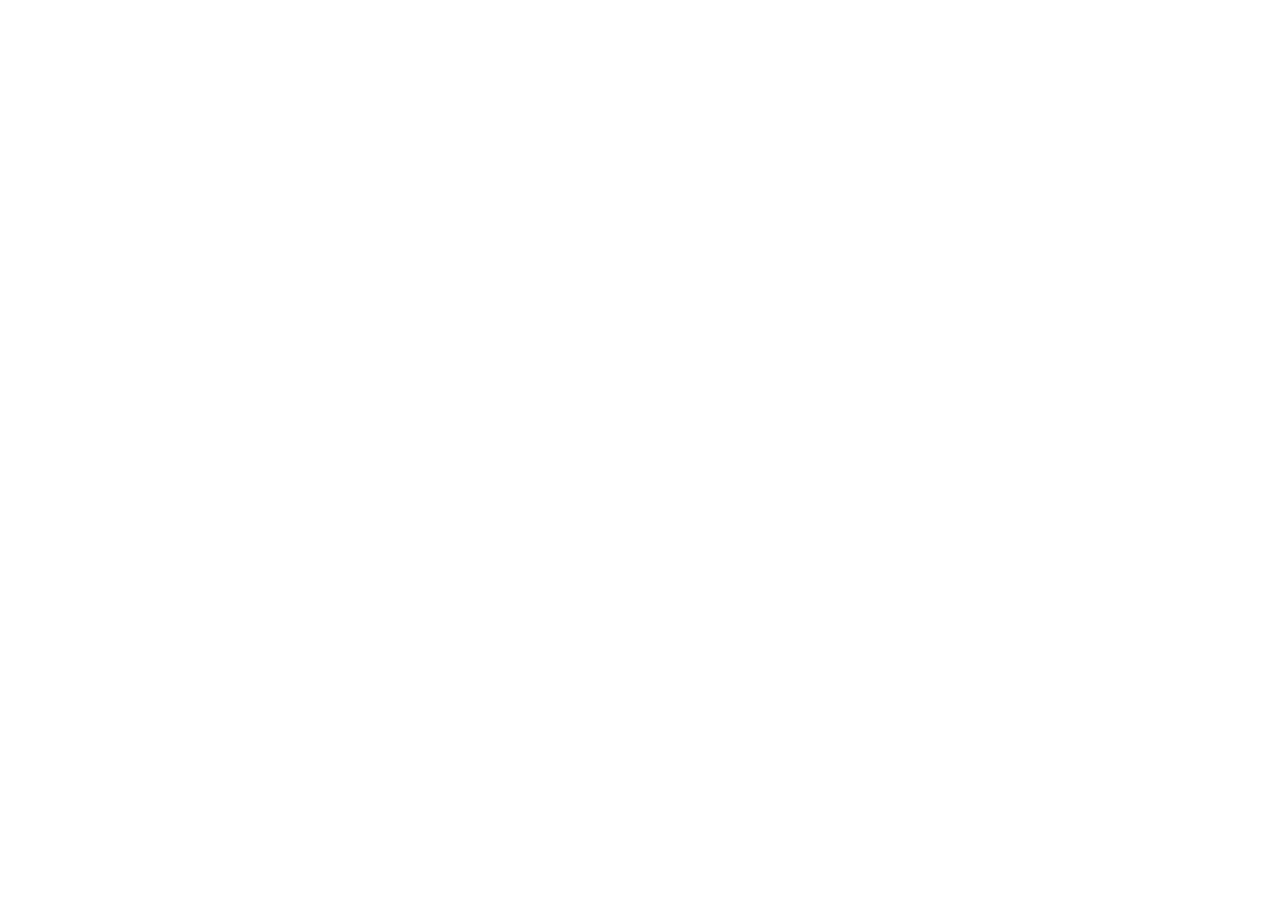
==== commit e8ca4fb7: "Preview 2026-10-29T09:37:34Z" ====
--- a/index.html
+++ b/index.html
@@ -1,396 +1,21 @@
-<!doctype html>
+<!DOCTYPE html>
 <html lang="en">
-<head><meta name="robots" content="noindex">
-<meta charset="utf-8">
-<meta name="viewport" content="width=device-width, initial-scale=1">
-<title>Off The Map</title>
-<link rel="preconnect" href="https://fonts.googleapis.com">
-<link rel="preconnect" href="https://fonts.gstatic.com" crossorigin>
-<link rel="stylesheet" href="https://fonts.googleapis.com/css2?family=Fraunces:opsz,wght,SOFT,WONK@9..144,300..700,0..100,0..1&family=Archivo:wdth,wght@62..125,400..800&display=swap">
-<link rel="stylesheet" href="style.css">
-</head>
-<body>
-
-
-<div class="band band--navy">
-  <header class="wrap top">
-    <a class="top__logo" href="./"><img src="logos/logo-light.png" alt="Off The Map, home" width="480" height="565"></a>
-    <nav class="top__nav" aria-label="Main">
-      <a href="trip.html">Trips</a>
-      <a href="#story">About</a>
-      <a href="#contact">Contact</a>
-      <span class="top__pref">
-        <button class="top__lang" type="button">EN</button>
-        <select class="top__cur" aria-label="Show prices in">
-          <option value="MXN">MXN</option>
-          <option value="USD">USD</option>
-          <option value="EUR">EUR</option>
-        </select>
-      </span>
-      <button class="top__menu" type="button">Menu</button>
-    </nav>
-  </header>
-</div>
-
-<main>
-
-  <!-- 1. Who we are. No destination, no coordinates: the page no longer opens
-       on one valley. -->
-  <div class="band band--navy">
-    <div class="wrap railed">
-      <section class="leg hero">
-        <span class="pin pin--start" aria-hidden="true"></span>
-        <div class="hero__text">
-          <svg class="contours" viewBox="0 0 600 420" aria-hidden="true">
-            <g fill="none" stroke="#f6f6f6" stroke-opacity="0.14" stroke-width="1.2">
-              <path d="M300 150C340 140 370 170 360 205C352 238 310 250 280 236C250 222 250 175 300 150Z"/>
-              <path d="M298 118C360 104 408 150 398 206C390 262 320 284 268 266C220 250 214 190 244 150C258 132 276 122 298 118Z"/>
-              <path d="M292 84C378 66 446 124 438 208C430 290 340 322 256 300C186 282 170 206 206 148C226 114 256 92 292 84Z"/>
-              <path d="M286 48C396 26 488 100 478 212C468 318 356 360 244 334C152 312 126 216 170 142C196 96 238 58 286 48Z"/>
-              <path d="M280 12C414 -12 530 76 520 216C510 348 372 400 232 368C118 342 80 222 134 132C166 78 222 24 280 12Z"/>
-              <path d="M270 -28C430 -56 572 50 562 220C552 380 388 440 218 404C84 376 34 228 98 120C136 58 204 -14 270 -28Z"/>
-              <path d="M470 300C500 290 520 312 512 336C504 360 470 364 456 344C444 326 448 306 470 300Z"/>
-              <path d="M468 268C520 252 556 292 546 340C536 386 476 396 444 368C416 344 424 282 468 268Z"/>
-            </g>
-          </svg>
-          <h1 class="display">Places most people drive past.</h1>
-          <p class="hero__lede">Six to eight travellers, fixed dates, and a host and a chef who stay for the
-            whole trip. We run a handful of journeys a year and we are on every one of them.</p>
-          <div class="hero__act">
-            <a class="btn btn--book" href="#trips">See where we go</a>
-            <a href="#how">How a trip works</a>
-          </div>
-        </div>
-
-        <!-- The illustrated animation mounts here. Until it lands, the route
-             motif holds the slot and carries the page's one moment of motion. -->
-        <div class="hero__anim" id="landing-animation">
-          <svg viewBox="0 0 300 215" role="img" aria-label="A dotted route running from a start marker to a destination">
-            <g transform="rotate(-8 238 28)">
-              <rect x="223" y="23" width="30" height="10" rx="5" fill="#cfff06"/>
-              <rect x="233" y="13" width="10" height="30" rx="5" fill="#cfff06"/>
-            </g>
-            <mask id="route-walk" maskUnits="userSpaceOnUse" x="0" y="0" width="300" height="215">
-              <path class="hero__draw" d="M238 48c0 26-26 34-50 36s-54-4-68 14 -2 32 22 36 46 2 56 16 -6 26-28 31" pathLength="1"
-                    fill="none" stroke="#fff" stroke-width="16" stroke-linecap="round"/>
-            </mask>
-            <path class="hero__route" mask="url(#route-walk)"
-                  d="M238 48c0 26-26 34-50 36s-54-4-68 14 -2 32 22 36 46 2 56 16 -6 26-28 31"
-                  fill="none" stroke="#f6f6f6" stroke-width="7" stroke-linecap="round"/>
-            <circle class="hero__end" cx="150" cy="182" r="13" fill="none" stroke="#cfff06" stroke-width="9"/>
-          </svg>
-        </div>
-      </section>
-    </div>
-  </div>
-
-  <!-- 2. Our story. -->
-  <div class="band band--cream">
-    <div class="wrap railed">
-      <section class="leg story" id="story">
-        <span class="pin" aria-hidden="true"></span>
-        <div>
-          <h2 class="display">Our story</h2>
-          <!-- Mount point for the animated logo: the mark draws itself along the
-               dotted route, in the same motion language as the hero. -->
-          <div class="frame story__art" role="img" aria-label="Space for the animated logo"><span>Animated logo</span><span>SVG or Lottie, 1:1</span></div>
-        </div>
-        <div class="story__body">
-          <p>Off The Map started with a frustration: the best part of a place is never the part
-            you are sold. The view everyone photographs is rarely the one worth flying for.</p>
-          <p>Federica Caglioti is an Art Director and the founder of Studio Superbo in Rome. She
-            spent years travelling for work, always arriving somewhere remarkable and leaving before she had
-            understood it. So she began putting together the trips she wanted to take herself: long enough to
-            settle into a place, small enough that everyone fits around one table, and built around the people
-            who actually live there.</p>
-          <p>There is no coach, no clipboard and no group of forty. There is a house, a chef, a
-            route, and six to eight people who chose the same week.</p>
-          <p class="field__note">Placeholder copy, ours, pending Federica's own words in IT, EN, ES and DE.</p>
-        </div>
-      </section>
-    </div>
-  </div>
-
-  <!-- 3. What makes the trips different. Values, not booking mechanics —
-       those come later, under "How a trip works". -->
-  <div class="band band--navy">
-    <div class="wrap railed">
-      <section class="leg" aria-labelledby="marks-title">
-        <span class="pin" aria-hidden="true"></span>
-        <div class="leg__head">
-          <h2 class="display" id="marks-title">What makes our trips different</h2>
-        </div>
-        <div class="marks">
-          <div>
-            <h3>Six to eight people</h3>
-            <p>Small enough to share one table at dinner, and to change the plan on the day without a vote.</p>
-          </div>
-          <div>
-            <h3>A host and a chef</h3>
-            <p>Federica travels with you, and so does the chef. From the first evening to the airport, not
-              just for the welcome drink.</p>
-          </div>
-          <div>
-            <h3>Slow, on purpose</h3>
-            <p>One base for most of the trip. Days that end where they started, so nobody spends the week
-              packing a suitcase.</p>
-          </div>
-          <div>
-            <h3>Painted, then photographed</h3>
-            <p>Every destination gets its own illustrated cover. The photographs are inside, where they
-              belong — as evidence, not as the sales pitch.</p>
-          </div>
-        </div>
-      </section>
-    </div>
-  </div>
-
-  <!-- 4. Where we go. Paper, because the covers carry their own colour world
-       and need a neutral wall, not a brand colour to fight. -->
-  <div class="band band--paper">
-    <div class="wrap railed">
-      <section class="leg" id="trips" aria-labelledby="trips-title">
-        <span class="pin" aria-hidden="true"></span>
-        <div class="leg__head">
-          <h2 class="display" id="trips-title">Where we go</h2>
-          <p>Six destinations. One has dates on sale for 2027; the rest are being confirmed, one at a time.</p>
-        </div>
-        <ul class="covers">
-          <li class="cover cover--open">
-            <a href="trip.html">
-              <span class="cover__art">
-                <img src="img/okanagan-lake-1-700.webp"
-                     srcset="img/okanagan-lake-1-700.webp 700w, img/okanagan-lake-1-1254.webp 1254w"
-                     sizes="(min-width: 900px) 30vw, 44vw" width="700" height="700" loading="lazy"
-                     alt="Illustration: red canoes on a turquoise lake below pink mountains">
-              </span>
-              <h3>Okanagan Valley, Canada</h3>
-            </a>
-            <ul class="dates" aria-label="Departures with seats, 2027">
-              <li><a href="trip.html?departure=2027-06-21#book">21 Jun – 1 Jul</a></li>
-              <li><a href="trip.html?departure=2027-07-20#book">20 – 30 Jul</a></li>
-              <li><a href="trip.html?departure=2027-08-26#book">26 Aug – 5 Sep</a></li>
-            </ul>
-          </li>
-          <li class="cover">
-            <a href="trip.html">
-              <span class="cover__art">
-                <img src="img/bc-biking-2-700.webp"
-                     srcset="img/bc-biking-2-700.webp 700w, img/bc-biking-2-1254.webp 1254w"
-                     sizes="(min-width: 900px) 30vw, 44vw" width="700" height="700" loading="lazy"
-                     alt="Illustration: two riders on a forest singletrack below a snow-capped peak">
-              </span>
-              <h3>British Columbia, Canada</h3>
-              <p>Dates being confirmed</p>
-            </a>
-          </li>
-          <li class="cover">
-            <a href="trip.html">
-              <span class="cover__art">
-                <img src="img/italy-south-3-700.webp"
-                     srcset="img/italy-south-3-700.webp 700w, img/italy-south-3-1254.webp 1254w"
-                     sizes="(min-width: 900px) 30vw, 44vw" width="700" height="700" loading="lazy"
-                     alt="Illustration: a headland town of terracotta roofs above a deep blue sea">
-              </span>
-              <h3>Southern Italy</h3>
-              <p>Dates being confirmed</p>
-            </a>
-          </li>
-          <li class="cover cover--soon">
-            <a href="trip.html">
-              <h3>Northern Italy</h3>
-              <p>Dates being confirmed</p>
-            </a>
-          </li>
-          <li class="cover cover--soon">
-            <a href="trip.html">
-              <h3>Mexico</h3>
-              <p>Dates being confirmed</p>
-            </a>
-          </li>
-          <li class="cover cover--soon">
-            <a href="trip.html">
-              <h3>Europe</h3>
-              <p>Dates being confirmed</p>
-            </a>
-          </li>
-        </ul>
-      </section>
-    </div>
-  </div>
-
-  <!-- 5. The one trip with dates. Navy, because the schematic map is drawn in
-       paper-coloured strokes and disappears on a light ground. -->
-  <div class="band band--navy">
-    <div class="wrap railed">
-      <section class="leg" id="dates" aria-labelledby="now-title">
-        <span class="pin pin--live" aria-hidden="true"></span>
-        <div class="leg__head">
-          <h2 class="display" id="now-title">On sale now: Okanagan Valley</h2>
-          <p>Ten nights in a chalet above Kelowna, in the heart of Canada's main wine region. Six people a
-            departure, from <span data-mxn="26900">$26,900 MXN</span>.</p>
-        </div>
-        <div class="now">
-          <ol class="board">
-            <li>
-              <p class="board__when">21 Jun – 1 Jul</p>
-              <p class="board__seats"><span class="seats">2 seats left</span></p>
-              <p class="board__money"><span data-mxn="8070">$8,070</span> to book</p>
-              <a class="btn btn--book" href="trip.html?departure=2027-06-21#book">Book</a>
-            </li>
-            <li>
-              <p class="board__when">8 – 18 Jul</p>
-              <p class="board__seats"><span class="seats seats--full">Full</span></p>
-              <p class="board__money">Waitlist open</p>
-              <a class="btn btn--line" href="trip.html?departure=2027-07-08#book">Join the waitlist</a>
-            </li>
-            <li>
-              <p class="board__when">20 – 30 Jul</p>
-              <p class="board__seats"><span class="seats">5 seats left</span></p>
-              <p class="board__money"><span data-mxn="8070">$8,070</span> to book</p>
-              <a class="btn btn--book" href="trip.html?departure=2027-07-20#book">Book</a>
-            </li>
-            <li>
-              <p class="board__when">26 Aug – 5 Sep</p>
-              <p class="board__seats"><span class="seats">6 seats left</span></p>
-              <p class="board__money"><span data-mxn="8070">$8,070</span> to book</p>
-              <a class="btn btn--book" href="trip.html?departure=2027-08-26#book">Book</a>
-            </li>
-          </ol>
-          <figure class="now__map">
-            <svg viewBox="-30 0 450 620" role="img" aria-labelledby="mini-map-title">
-              <title id="mini-map-title">Schematic map of the Okanagan Valley, from Penticton to Revelstoke</title>
-              <g fill="none" stroke="#f6f6f6" stroke-opacity="0.16" stroke-linecap="round">
-                <path stroke-width="12" d="M142 272C130 300 118 320 114 350S110 410 112 432C104 450 84 458 78 474S82 520 86 530S92 552 95 558"/>
-                <path stroke-width="6" d="M158 313L141 357"/>
-                <path stroke-width="6" d="M101 578L99 606"/>
-              </g>
-              <g fill="none" stroke="#f6f6f6" stroke-opacity="0.6" stroke-width="2.5" stroke-linecap="round" stroke-dasharray="7 7">
-                <path d="M97 564C88 530 70 500 69 468C72 450 95 440 115 429C125 410 128 390 131 374C140 345 150 320 157 300"/>
-                <path d="M115 429C150 440 190 460 222 486"/>
-                <path d="M157 300C165 270 170 250 171 238C180 190 200 130 213 105C260 80 320 70 362 52"/>
-              </g>
-              <circle cx="222" cy="486" r="9" fill="#000026" stroke="#cfff06" stroke-width="5"/>
-              <g fill="#cfff06">
-                <circle cx="115" cy="429" r="6.5"/><circle cx="131" cy="374" r="6.5"/><circle cx="69" cy="468" r="6.5"/>
-                <circle cx="157" cy="300" r="6.5"/><circle cx="97" cy="564" r="6.5"/>
-              </g>
-              <g transform="translate(362 52) rotate(-8)" fill="#cfff06">
-                <rect x="-13" y="-4.5" width="26" height="9" rx="4.5"/><rect x="-4.5" y="-13" width="9" height="26" rx="4.5"/>
-              </g>
-              <g class="map-label">
-                <text x="222" y="516" text-anchor="middle">Chalet on Big White</text>
-                <text x="127" y="421">Kelowna</text>
-                <text x="144" y="379">Lake Country</text>
-                <text x="56" y="473" text-anchor="end">Peachland</text>
-                <text x="170" y="305">Vernon</text>
-                <text x="110" y="569">Penticton</text>
-                <text x="346" y="36" text-anchor="end">Revelstoke</text>
-              </g>
-            </svg>
-            <figcaption>The route, from the chalet on Big White. <a href="trip.html#map">Open the full map</a></figcaption>
-          </figure>
-        </div>
-      </section>
-    </div>
-  </div>
-
-  <!-- 6. How you actually buy it. The one loud band, spent where the question
-       is "what happens if I click Book". -->
-  <div class="band band--blue">
-    <div class="wrap railed">
-      <section class="leg" id="how" aria-labelledby="how-title">
-        <span class="pin" aria-hidden="true"></span>
-        <div class="leg__head">
-          <h2 class="display" id="how-title">How a trip works</h2>
-          <p>No deposit is final for fifteen days, and nothing is charged that you have not seen first.</p>
-        </div>
-        <ol class="steps">
-          <li><h3>Book with 30%</h3><p>The deposit holds your seat. You have 15 days to change your mind about it.</p></li>
-          <li><h3>Pay the rest your way</h3><p>Monthly, or in one payment. Everything is settled 45 days before you travel.</p></li>
-          <li><h3>Meet the group</h3><p>Six to eight people, small enough to share one table at dinner.</p></li>
-          <li><h3>Travel with a host and a chef</h3><p>With you from the first evening to the airport.</p></li>
-        </ol>
-      </section>
-    </div>
-  </div>
-
-  <!-- 7. Your host. -->
-  <div class="band band--cream">
-    <div class="wrap railed">
-      <section class="leg host" id="host" aria-labelledby="host-title">
-        <span class="pin" aria-hidden="true"></span>
-        <div class="frame" role="img" aria-label="Space for Federica's portrait"><span>Federica's portrait</span><span>1:1, 2048 px minimum</span></div>
-        <div>
-          <h2 class="display" id="host-title">Your host, Federica</h2>
-          <p>Federica Caglioti is an Art Director and the founder of Studio Superbo, with an international creative
-            career. She hosts every trip and sets its rhythm: local culture, places with a real connection to
-            nature, and moments that stay in your memory rather than only on your phone.</p>
-          <p>She answers the messages on this site herself, usually within a day.</p>
-        </div>
-      </section>
-    </div>
-  </div>
-
-</main>
-
-<div class="band band--navy">
-  <div class="wrap railed">
-    <footer class="leg leg--end foot" id="contact">
-      <svg class="pin pin--end" viewBox="0 0 40 40" aria-hidden="true">
-        <g transform="rotate(-8 20 20)" fill="#cfff06"><rect x="5" y="15" width="30" height="10" rx="5"/><rect x="15" y="5" width="10" height="30" rx="5"/></g>
-      </svg>
-      <h2 class="display">Write to us</h2>
-      <p>We answer within a day.</p>
-      <p><a class="foot__mail" href="mailto:hey@offthemap.it">hey@offthemap.it</a></p>
-
-      <div class="foot__cols">
-        <div>
-          <h3>Talk to us</h3>
-          <p><a href="mailto:hey@offthemap.it">hey@offthemap.it</a></p>
-          <p>WhatsApp <a href="tel:+393520050586">+39 352 005 0586</a></p>
-          <p>Mon–Fri, 9:00–18:00 CET</p>
-          <p class="foot__social">
-            <a href="#" aria-label="Off The Map on Instagram"><svg viewBox="0 0 24 24" aria-hidden="true"><g fill="none" stroke="currentColor" stroke-width="2"><rect x="3" y="3" width="18" height="18" rx="5"/><circle cx="12" cy="12" r="4.2"/></g><circle cx="17.4" cy="6.6" r="1.3" fill="currentColor"/></svg></a>
-            <a href="#" aria-label="Off The Map on Facebook"><svg viewBox="0 0 24 24" aria-hidden="true"><path fill="currentColor" d="M13.5 21v-7.5h2.6l.4-3h-3V8.6c0-.9.3-1.5 1.5-1.5h1.6V4.4c-.3 0-1.2-.1-2.3-.1-2.3 0-3.9 1.4-3.9 4v2.2H7.8v3h2.6V21z"/></svg></a>
-          </p>
-        </div>
-        <div>
-          <h3>Trips</h3>
-          <ul>
-            <li><a href="#trips">All destinations</a></li>
-          </ul>
-        </div>
-        <details class="foot__acc" open>
-          <summary><h3>Legal</h3></summary>
-          <ul>
-            <li><a href="#">Terms and conditions</a></li>
-            <li><a href="#">Privacy policy</a></li>
-            <li><a href="#">Cancellation policy</a></li>
-            <li><a href="#">Cookie preferences</a></li>
-          </ul>
-        </details>
-        <details class="foot__acc" open>
-          <summary><h3>Language</h3></summary>
-          <ul>
-            <li><a href="#" aria-current="true">English</a></li>
-            <li><a href="#">Italiano</a></li>
-            <li><a href="#">Español</a></li>
-            <li><a href="#">Deutsch</a></li>
-          </ul>
-        </details>
-      </div>
-
-      <div class="foot__legal">
-        <p>Off The Map Adventure Ltd</p>
-        <dl><dt>Registered in England and Wales, company no.</dt><dd>00000000</dd></dl>
-        <p>Registered office: 00 Placeholder Street, London, XX0 0XX, United Kingdom</p>
-        <p>© 2026 Off The Map</p>
-      </div>
-    </footer>
-  </div>
-</div>
-
-<script src="site.js"></script>
-</body>
+  <head><meta name="robots" content="noindex">
+    <meta charset="UTF-8" />
+    <link rel="icon" href="/offthemap-preview/favicon.svg" type="image/svg+xml" />
+    <meta name="viewport" content="width=device-width, initial-scale=1.0" />
+    <title>Off The Map</title>
+    <script type="module" crossorigin src="/offthemap-preview/assets/index-DiM63pr-.js"></script>
+    <link rel="modulepreload" crossorigin href="/offthemap-preview/assets/vendor-BSAZOcNN.js">
+    <link rel="modulepreload" crossorigin href="/offthemap-preview/assets/useConsent-BA9llAlk.js">
+    <link rel="modulepreload" crossorigin href="/offthemap-preview/assets/useSeo-yWWqweq7.js">
+    <link rel="modulepreload" crossorigin href="/offthemap-preview/assets/useLocale-CK4JKNJX.js">
+    <link rel="modulepreload" crossorigin href="/offthemap-preview/assets/_plugin-vue_export-helper-BDNMzG2s.js">
+    <link rel="modulepreload" crossorigin href="/offthemap-preview/assets/useAsyncData-CEJVTzDo.js">
+    <link rel="stylesheet" crossorigin href="/offthemap-preview/assets/useAsyncData-BU9QfNhd.css">
+    <link rel="stylesheet" crossorigin href="/offthemap-preview/assets/index-BaxcoTiB.css">
+  </head>
+  <body>
+    <div id="app"></div>
+  </body>
 </html>
